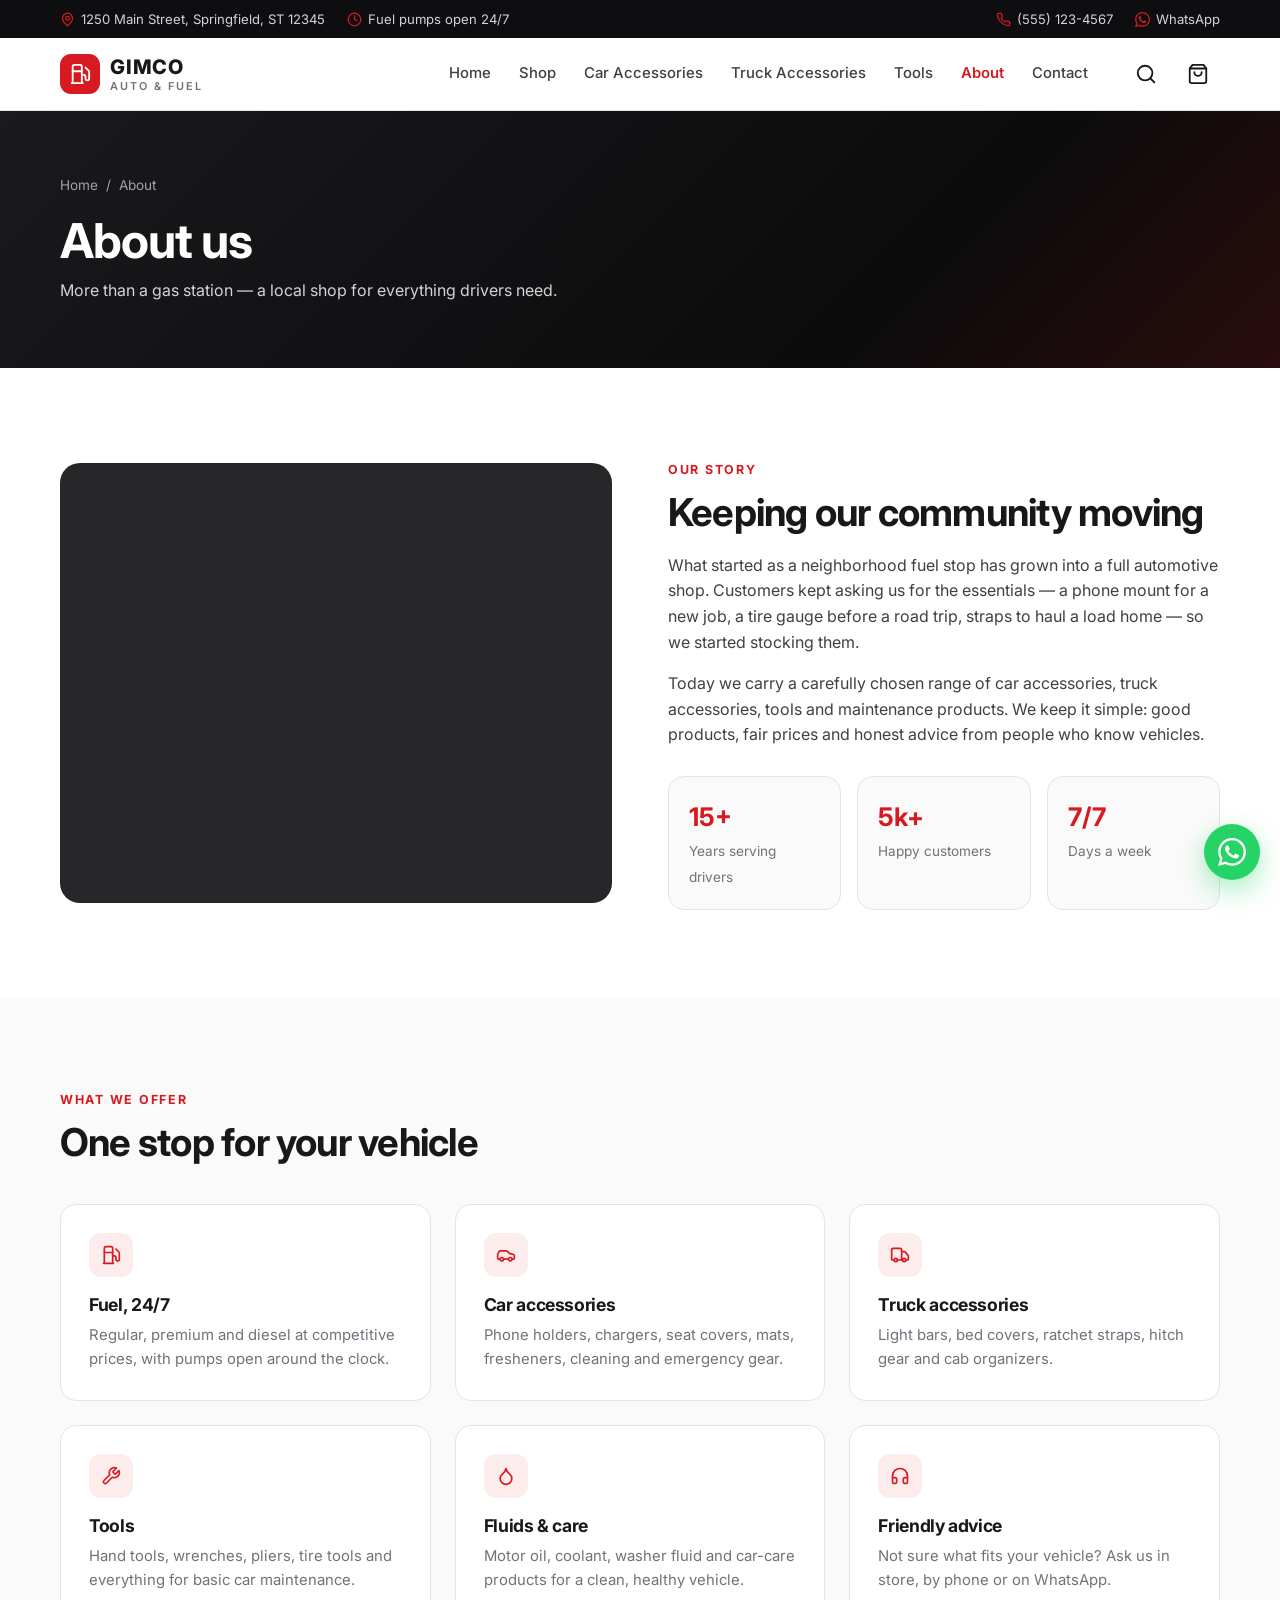
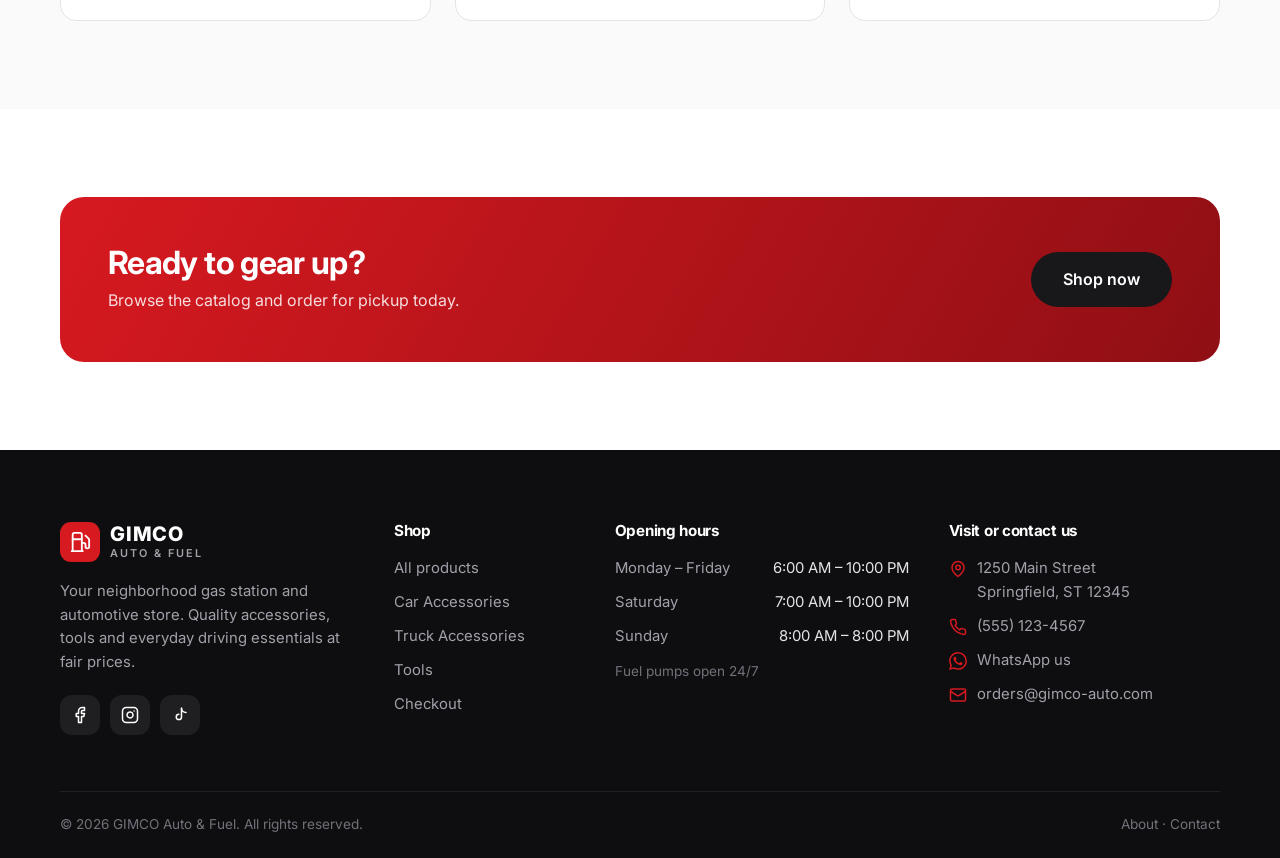
==== about.html @ ce8492c7 "Build GIMCO Auto & Fuel e-commerce website Static, responsive shop for a gas station and automotive " ====
<!doctype html>
<html lang="en">
<head>
  <meta charset="utf-8">
  <meta name="viewport" content="width=device-width, initial-scale=1">
  <title>About Us | GIMCO Auto &amp; Fuel</title>
  <meta name="description" content="Learn about our family-run gas station and automotive accessories shop.">
  <meta name="theme-color" content="#0e0e10">
  <link rel="icon" href="images/favicon.svg" type="image/svg+xml">
  <link rel="preconnect" href="https://fonts.googleapis.com">
  <link rel="preconnect" href="https://fonts.gstatic.com" crossorigin>
  <link href="https://fonts.googleapis.com/css2?family=Inter:wght@400;500;600;700;800&display=swap" rel="stylesheet">
  <link rel="stylesheet" href="css/styles.css">
</head>
<body data-page="about">
  <div id="site-header"></div>

  <main>
    <section class="page-hero">
      <div class="page-hero__bg" data-bind="bg" data-image="about"></div>
      <div class="container">
        <nav class="breadcrumb" aria-label="Breadcrumb"><a href="index.html">Home</a><span>/</span><span>About</span></nav>
        <h1>About us</h1>
        <p>More than a gas station — a local shop for everything drivers need.</p>
      </div>
    </section>

    <section class="section">
      <div class="container split">
        <div class="split__img reveal" data-bind="bg" data-image="about" role="img" aria-label="Our team at work"></div>
        <div class="reveal">
          <span class="eyebrow">Our story</span>
          <h2>Keeping our community moving</h2>
          <p>What started as a neighborhood fuel stop has grown into a full automotive shop. Customers kept asking us for the essentials — a phone mount for a new job, a tire gauge before a road trip, straps to haul a load home — so we started stocking them.</p>
          <p>Today we carry a carefully chosen range of car accessories, truck accessories, tools and maintenance products. We keep it simple: good products, fair prices and honest advice from people who know vehicles.</p>
          <div class="stats">
            <div><strong>15+</strong><span>Years serving drivers</span></div>
            <div><strong>5k+</strong><span>Happy customers</span></div>
            <div><strong>7/7</strong><span>Days a week</span></div>
          </div>
        </div>
      </div>
    </section>

    <section class="section section--gray">
      <div class="container">
        <div class="section-head">
          <div>
            <span class="eyebrow">What we offer</span>
            <h2>One stop for your vehicle</h2>
          </div>
        </div>
        <div class="service-grid">
          <div class="service-card reveal">
            <span class="trust__icon"><svg class="icon" viewBox="0 0 24 24" fill="none" stroke="currentColor" stroke-width="2" stroke-linecap="round" stroke-linejoin="round"><line x1="3" x2="15" y1="22" y2="22"/><line x1="4" x2="14" y1="9" y2="9"/><path d="M14 22V4a2 2 0 0 0-2-2H6a2 2 0 0 0-2 2v18"/><path d="M14 13h2a2 2 0 0 1 2 2v2a2 2 0 0 0 2 2a2 2 0 0 0 2-2V9.83a2 2 0 0 0-.59-1.42L18 5"/></svg></span>
            <h3>Fuel, 24/7</h3>
            <p>Regular, premium and diesel at competitive prices, with pumps open around the clock.</p>
          </div>
          <div class="service-card reveal">
            <span class="trust__icon"><svg class="icon" viewBox="0 0 24 24" fill="none" stroke="currentColor" stroke-width="2" stroke-linecap="round" stroke-linejoin="round"><path d="M19 17h2c.6 0 1-.4 1-1v-3c0-.9-.7-1.7-1.5-1.9C18.7 10.6 16 10 16 10s-1.3-1.4-2.2-2.3c-.5-.4-1.1-.7-1.8-.7H5c-.6 0-1.1.4-1.4.9l-1.4 2.9A3.7 3.7 0 0 0 2 12v4c0 .6.4 1 1 1h2"/><circle cx="7" cy="17" r="2"/><path d="M9 17h6"/><circle cx="17" cy="17" r="2"/></svg></span>
            <h3>Car accessories</h3>
            <p>Phone holders, chargers, seat covers, mats, fresheners, cleaning and emergency gear.</p>
          </div>
          <div class="service-card reveal">
            <span class="trust__icon"><svg class="icon" viewBox="0 0 24 24" fill="none" stroke="currentColor" stroke-width="2" stroke-linecap="round" stroke-linejoin="round"><path d="M14 18V6a2 2 0 0 0-2-2H4a2 2 0 0 0-2 2v11a1 1 0 0 0 1 1h2"/><path d="M15 18H9"/><path d="M19 18h2a1 1 0 0 0 1-1v-3.65a1 1 0 0 0-.22-.624l-3.48-4.35A1 1 0 0 0 17.52 8H14"/><circle cx="17" cy="18" r="2"/><circle cx="7" cy="18" r="2"/></svg></span>
            <h3>Truck accessories</h3>
            <p>Light bars, bed covers, ratchet straps, hitch gear and cab organizers.</p>
          </div>
          <div class="service-card reveal">
            <span class="trust__icon"><svg class="icon" viewBox="0 0 24 24" fill="none" stroke="currentColor" stroke-width="2" stroke-linecap="round" stroke-linejoin="round"><path d="M14.7 6.3a1 1 0 0 0 0 1.4l1.6 1.6a1 1 0 0 0 1.4 0l3.77-3.77a6 6 0 0 1-7.94 7.94l-6.91 6.91a2.12 2.12 0 0 1-3-3l6.91-6.91a6 6 0 0 1 7.94-7.94l-3.76 3.76z"/></svg></span>
            <h3>Tools</h3>
            <p>Hand tools, wrenches, pliers, tire tools and everything for basic car maintenance.</p>
          </div>
          <div class="service-card reveal">
            <span class="trust__icon"><svg class="icon" viewBox="0 0 24 24" fill="none" stroke="currentColor" stroke-width="2" stroke-linecap="round" stroke-linejoin="round"><path d="M12 22a7 7 0 0 0 7-7c0-2-1-3.9-3-5.5s-3.5-4-4-6.5c-.5 2.5-2 4.9-4 6.5C6 11.1 5 13 5 15a7 7 0 0 0 7 7z"/></svg></span>
            <h3>Fluids &amp; care</h3>
            <p>Motor oil, coolant, washer fluid and car-care products for a clean, healthy vehicle.</p>
          </div>
          <div class="service-card reveal">
            <span class="trust__icon"><svg class="icon" viewBox="0 0 24 24" fill="none" stroke="currentColor" stroke-width="2" stroke-linecap="round" stroke-linejoin="round"><path d="M3 14h3a2 2 0 0 1 2 2v3a2 2 0 0 1-2 2H5a2 2 0 0 1-2-2v-7a9 9 0 0 1 18 0v7a2 2 0 0 1-2 2h-1a2 2 0 0 1-2-2v-3a2 2 0 0 1 2-2h3"/></svg></span>
            <h3>Friendly advice</h3>
            <p>Not sure what fits your vehicle? Ask us in store, by phone or on WhatsApp.</p>
          </div>
        </div>
      </div>
    </section>

    <section class="section">
      <div class="container">
        <div class="cta-banner">
          <div>
            <h2>Ready to gear up?</h2>
            <p>Browse the catalog and order for pickup today.</p>
          </div>
          <a class="btn btn--dark btn--lg" href="shop.html">Shop now</a>
        </div>
      </div>
    </section>
  </main>

  <div id="site-footer"></div>

  <!-- Business details: js/config.js · Products & prices: js/products.js -->
  <script src="js/config.js"></script>
  <script src="js/products.js"></script>
  <script src="js/app.js"></script>
  <script src="js/pages.js"></script>
</body>
</html>
---- css/styles.css ----
/* ==========================================================================
   GIMCO Auto & Fuel — main stylesheet
   Colors and sizes live in the :root variables below.
   ========================================================================== */

:root {
  --black: #0e0e10;
  --ink: #18181b;
  --gray-800: #27272a;
  --gray-700: #3f3f46;
  --gray-500: #71717a;
  --gray-400: #a1a1aa;
  --gray-300: #d4d4d8;
  --gray-200: #e4e4e7;
  --gray-100: #f4f4f5;
  --gray-50: #fafafa;
  --white: #ffffff;
  --red: #d71920;
  --red-dark: #b3141a;
  --red-soft: #fdecec;
  --green: #16a34a;
  --whatsapp: #25d366;

  --radius: 16px;
  --radius-sm: 10px;
  --shadow-sm: 0 1px 2px rgba(0, 0, 0, 0.06);
  --shadow: 0 8px 24px rgba(0, 0, 0, 0.08);
  --shadow-lg: 0 20px 48px rgba(0, 0, 0, 0.16);
  --container: 1200px;
  --header-h: 72px;
  --ease: cubic-bezier(0.2, 0.7, 0.2, 1);
}

*,
*::before,
*::after {
  box-sizing: border-box;
}

html {
  scroll-behavior: smooth;
  -webkit-text-size-adjust: 100%;
}

body {
  margin: 0;
  font-family: "Inter", system-ui, -apple-system, "Segoe UI", Roboto, Helvetica, Arial, sans-serif;
  font-size: 16px;
  line-height: 1.6;
  color: var(--ink);
  background: var(--white);
  -webkit-font-smoothing: antialiased;
}

body.no-scroll {
  overflow: hidden;
}

img {
  max-width: 100%;
  display: block;
}

a {
  color: inherit;
  text-decoration: none;
}

button,
input,
select,
textarea {
  font: inherit;
  color: inherit;
}

h1,
h2,
h3,
h4 {
  line-height: 1.15;
  margin: 0 0 0.5em;
  letter-spacing: -0.02em;
}

p {
  margin: 0 0 1em;
}

.container {
  width: 100%;
  max-width: var(--container);
  margin: 0 auto;
  padding: 0 20px;
}

.section {
  padding: 88px 0;
}

.section--gray {
  background: var(--gray-50);
}

.section--dark {
  background: var(--black);
  color: var(--white);
}

.section-head {
  display: flex;
  align-items: flex-end;
  justify-content: space-between;
  gap: 24px;
  margin-bottom: 40px;
  flex-wrap: wrap;
}

.section-head h2 {
  font-size: clamp(1.75rem, 3vw, 2.4rem);
  margin: 0;
}

.section-head p {
  margin: 8px 0 0;
  color: var(--gray-500);
  max-width: 560px;
}

.eyebrow {
  display: inline-block;
  font-size: 0.78rem;
  font-weight: 700;
  letter-spacing: 0.14em;
  text-transform: uppercase;
  color: var(--red);
  margin-bottom: 10px;
}

.icon {
  width: 20px;
  height: 20px;
  flex-shrink: 0;
}

/* ------------------------------- Buttons ------------------------------- */

.btn {
  display: inline-flex;
  align-items: center;
  justify-content: center;
  gap: 8px;
  padding: 13px 24px;
  border-radius: 999px;
  border: 2px solid transparent;
  font-weight: 600;
  font-size: 0.95rem;
  line-height: 1.2;
  cursor: pointer;
  transition: background 0.2s, color 0.2s, border-color 0.2s, transform 0.2s var(--ease), box-shadow 0.2s;
  white-space: nowrap;
}

.btn:active {
  transform: scale(0.98);
}

.btn--primary {
  background: var(--red);
  color: var(--white);
}

.btn--primary:hover {
  background: var(--red-dark);
  box-shadow: 0 8px 20px rgba(215, 25, 32, 0.3);
}

.btn--dark {
  background: var(--ink);
  color: var(--white);
}

.btn--dark:hover {
  background: var(--black);
}

.btn--outline {
  border-color: var(--gray-300);
  background: var(--white);
  color: var(--ink);
}

.btn--outline:hover {
  border-color: var(--ink);
}

.btn--ghost-light {
  border-color: rgba(255, 255, 255, 0.4);
  color: var(--white);
}

.btn--ghost-light:hover {
  border-color: var(--white);
  background: rgba(255, 255, 255, 0.08);
}

.btn--whatsapp {
  background: var(--whatsapp);
  color: #fff;
}

.btn--whatsapp:hover {
  background: #1fb857;
}

.btn--lg {
  padding: 16px 30px;
  font-size: 1rem;
}

.btn--sm {
  padding: 9px 16px;
  font-size: 0.85rem;
}

.btn--block {
  width: 100%;
}

.btn[disabled] {
  opacity: 0.5;
  cursor: not-allowed;
}

.link-arrow {
  display: inline-flex;
  align-items: center;
  gap: 6px;
  font-weight: 600;
  color: var(--ink);
}

.link-arrow:hover {
  color: var(--red);
}

.link-arrow .icon {
  width: 18px;
  height: 18px;
  transition: transform 0.2s var(--ease);
}

.link-arrow:hover .icon {
  transform: translateX(3px);
}

/* -------------------------------- Header ------------------------------- */

.topbar {
  background: var(--black);
  color: var(--gray-300);
  font-size: 0.82rem;
}

.topbar .container {
  display: flex;
  justify-content: space-between;
  align-items: center;
  gap: 16px;
  min-height: 38px;
}

.topbar a:hover {
  color: var(--white);
}

.topbar__items {
  display: flex;
  gap: 22px;
  align-items: center;
}

.topbar__item {
  display: inline-flex;
  align-items: center;
  gap: 6px;
}

.topbar .icon {
  width: 15px;
  height: 15px;
  color: var(--red);
}

.site-header {
  position: sticky;
  top: 0;
  z-index: 50;
  background: rgba(255, 255, 255, 0.92);
  backdrop-filter: saturate(180%) blur(12px);
  -webkit-backdrop-filter: saturate(180%) blur(12px);
  border-bottom: 1px solid var(--gray-200);
}

.site-header .container {
  display: flex;
  align-items: center;
  gap: 24px;
  height: var(--header-h);
}

.logo {
  display: inline-flex;
  align-items: center;
  gap: 10px;
  flex-shrink: 0;
}

.logo__mark {
  width: 40px;
  height: 40px;
  border-radius: 11px;
  background: var(--red);
  color: var(--white);
  display: grid;
  place-items: center;
}

.logo__mark .icon {
  width: 22px;
  height: 22px;
}

.logo__text {
  display: flex;
  flex-direction: column;
  line-height: 1;
}

.logo__name {
  font-weight: 800;
  font-size: 1.25rem;
  letter-spacing: 0.04em;
}

.logo__sub {
  font-size: 0.68rem;
  font-weight: 600;
  letter-spacing: 0.18em;
  text-transform: uppercase;
  color: var(--gray-500);
  margin-top: 4px;
}

.nav {
  margin-left: auto;
}

.nav__list {
  display: flex;
  gap: 4px;
  list-style: none;
  margin: 0;
  padding: 0;
}

.nav__link {
  display: block;
  padding: 8px 12px;
  border-radius: 8px;
  font-weight: 500;
  font-size: 0.93rem;
  color: var(--gray-700);
  transition: color 0.2s, background 0.2s;
}

.nav__link:hover {
  color: var(--ink);
  background: var(--gray-100);
}

.nav__link.is-active {
  color: var(--red);
  font-weight: 600;
}

.header-actions {
  display: flex;
  align-items: center;
  gap: 8px;
}

.icon-btn {
  position: relative;
  width: 44px;
  height: 44px;
  border-radius: 12px;
  border: 0;
  background: transparent;
  display: grid;
  place-items: center;
  cursor: pointer;
  color: var(--ink);
  transition: background 0.2s;
}

.icon-btn:hover {
  background: var(--gray-100);
}

.icon-btn .icon {
  width: 22px;
  height: 22px;
}

.cart-count {
  position: absolute;
  top: 3px;
  right: 1px;
  min-width: 20px;
  height: 20px;
  padding: 0 5px;
  border-radius: 999px;
  background: var(--red);
  color: var(--white);
  font-size: 0.72rem;
  font-weight: 700;
  display: grid;
  place-items: center;
  border: 2px solid var(--white);
  transition: transform 0.25s var(--ease);
}

.cart-count[data-count="0"] {
  display: none;
}

.cart-count.bump {
  transform: scale(1.3);
}

.menu-toggle {
  display: none;
}

/* --------------------------------- Hero -------------------------------- */

.hero {
  position: relative;
  color: var(--white);
  background-color: var(--black);
  background-image: linear-gradient(135deg, #1a1a1d 0%, #0b0b0c 60%, #2a0c0d 100%);
  overflow: hidden;
}

.hero__bg {
  position: absolute;
  inset: 0;
  background-size: cover;
  background-position: center;
  transform: scale(1.03);
}

.hero::after {
  content: "";
  position: absolute;
  inset: 0;
  background: linear-gradient(90deg, rgba(10, 10, 11, 0.92) 0%, rgba(10, 10, 11, 0.75) 45%, rgba(10, 10, 11, 0.35) 100%),
    linear-gradient(0deg, rgba(10, 10, 11, 0.6) 0%, rgba(10, 10, 11, 0) 40%);
}

.hero .container {
  position: relative;
  z-index: 1;
  min-height: min(82vh, 720px);
  display: flex;
  flex-direction: column;
  justify-content: center;
  padding-top: 80px;
  padding-bottom: 80px;
}

.hero__content {
  max-width: 640px;
}

.hero__badge {
  display: inline-flex;
  align-items: center;
  gap: 8px;
  padding: 6px 14px 6px 8px;
  border-radius: 999px;
  background: rgba(255, 255, 255, 0.1);
  border: 1px solid rgba(255, 255, 255, 0.16);
  font-size: 0.85rem;
  margin-bottom: 24px;
}

.hero__badge span {
  background: var(--red);
  border-radius: 999px;
  padding: 2px 10px;
  font-weight: 700;
  font-size: 0.75rem;
}

.hero h1 {
  font-size: clamp(2.3rem, 5.5vw, 4rem);
  font-weight: 800;
  margin-bottom: 20px;
}

.hero h1 em {
  font-style: normal;
  color: var(--red);
}

.hero p {
  font-size: clamp(1rem, 1.6vw, 1.15rem);
  color: var(--gray-300);
  max-width: 540px;
  margin-bottom: 32px;
}

.hero__actions {
  display: flex;
  gap: 12px;
  flex-wrap: wrap;
}

.hero__stats {
  display: flex;
  gap: 40px;
  margin-top: 56px;
  flex-wrap: wrap;
}

.hero__stat strong {
  display: block;
  font-size: 1.6rem;
  font-weight: 800;
}

.hero__stat span {
  color: var(--gray-400);
  font-size: 0.88rem;
}

/* ----------------------------- Trust strip ----------------------------- */

.trust {
  border-bottom: 1px solid var(--gray-200);
}

.trust .container {
  display: grid;
  grid-template-columns: repeat(4, 1fr);
}

.trust__item {
  display: flex;
  align-items: center;
  gap: 14px;
  padding: 24px 16px;
}

.trust__item + .trust__item {
  border-left: 1px solid var(--gray-200);
}

.trust__icon {
  width: 44px;
  height: 44px;
  border-radius: 12px;
  background: var(--red-soft);
  color: var(--red);
  display: grid;
  place-items: center;
  flex-shrink: 0;
}

.trust__item strong {
  display: block;
  font-size: 0.95rem;
}

.trust__item span {
  color: var(--gray-500);
  font-size: 0.85rem;
}

/* ---------------------------- Product cards ---------------------------- */

.product-grid {
  display: grid;
  grid-template-columns: repeat(auto-fill, minmax(240px, 1fr));
  gap: 24px;
}

.product-grid--4 {
  grid-template-columns: repeat(4, 1fr);
}

.product-card {
  position: relative;
  display: flex;
  flex-direction: column;
  background: var(--white);
  border: 1px solid var(--gray-200);
  border-radius: var(--radius);
  overflow: hidden;
  transition: transform 0.3s var(--ease), box-shadow 0.3s var(--ease), border-color 0.3s;
}

.product-card:hover {
  transform: translateY(-4px);
  box-shadow: var(--shadow);
  border-color: transparent;
}

.product-card__media {
  position: relative;
  display: block;
  aspect-ratio: 1 / 1;
  background: var(--gray-100);
  overflow: hidden;
}

.product-card__media img {
  width: 100%;
  height: 100%;
  object-fit: cover;
  transition: transform 0.5s var(--ease);
}

.product-card:hover .product-card__media img {
  transform: scale(1.05);
}

.badge {
  position: absolute;
  top: 12px;
  left: 12px;
  z-index: 1;
  padding: 4px 10px;
  border-radius: 999px;
  font-size: 0.72rem;
  font-weight: 700;
  letter-spacing: 0.04em;
  text-transform: uppercase;
  background: var(--ink);
  color: var(--white);
}

.badge--sale {
  background: var(--red);
}

.badge--out {
  background: var(--gray-500);
}

.product-card__quick {
  position: absolute;
  left: 12px;
  right: 12px;
  bottom: 12px;
  opacity: 0;
  transform: translateY(8px);
  transition: opacity 0.25s, transform 0.25s var(--ease);
}

.product-card:hover .product-card__quick,
.product-card:focus-within .product-card__quick {
  opacity: 1;
  transform: none;
}

.product-card__quick .btn {
  width: 100%;
  background: rgba(255, 255, 255, 0.95);
  color: var(--ink);
  box-shadow: var(--shadow-sm);
}

.product-card__quick .btn:hover {
  background: var(--ink);
  color: var(--white);
}

.product-card__body {
  display: flex;
  flex-direction: column;
  flex: 1;
  padding: 18px 18px 20px;
}

.product-card__cat {
  font-size: 0.75rem;
  font-weight: 600;
  text-transform: uppercase;
  letter-spacing: 0.08em;
  color: var(--gray-500);
  margin-bottom: 6px;
}

.product-card__name {
  font-size: 1.02rem;
  font-weight: 600;
  margin: 0 0 6px;
  letter-spacing: -0.01em;
}

.product-card__name a:hover {
  color: var(--red);
}

.product-card__desc {
  font-size: 0.88rem;
  color: var(--gray-500);
  margin: 0 0 16px;
  display: -webkit-box;
  -webkit-line-clamp: 2;
  -webkit-box-orient: vertical;
  overflow: hidden;
}

.product-card__foot {
  margin-top: auto;
  display: flex;
  align-items: center;
  justify-content: space-between;
  gap: 10px;
}

.price {
  font-weight: 700;
  font-size: 1.15rem;
  white-space: nowrap;
}

.price del {
  font-weight: 500;
  font-size: 0.85em;
  color: var(--gray-400);
  margin-left: 6px;
}

.add-btn {
  display: inline-flex;
  align-items: center;
  gap: 6px;
  height: 40px;
  padding: 0 14px;
  border-radius: 999px;
  border: 0;
  background: var(--ink);
  color: var(--white);
  font-weight: 600;
  font-size: 0.85rem;
  cursor: pointer;
  transition: background 0.2s, transform 0.2s var(--ease);
}

.add-btn:hover {
  background: var(--red);
}

.add-btn .icon {
  width: 18px;
  height: 18px;
}

.add-btn.is-added {
  background: var(--green);
}

.add-btn[disabled] {
  background: var(--gray-300);
  color: var(--gray-500);
  cursor: not-allowed;
}

/* --------------------------- Category cards ---------------------------- */

.cat-grid {
  display: grid;
  grid-template-columns: repeat(3, 1fr);
  gap: 24px;
}

.cat-card {
  position: relative;
  display: flex;
  flex-direction: column;
  justify-content: flex-end;
  min-height: 420px;
  padding: 28px;
  border-radius: var(--radius);
  overflow: hidden;
  color: var(--white);
  background-color: var(--gray-800);
  background-image: linear-gradient(135deg, #2a2a2e, #111113);
  isolation: isolate;
}

.cat-card__img {
  position: absolute;
  inset: 0;
  z-index: -2;
  background-size: cover;
  background-position: center;
  transition: transform 0.6s var(--ease);
}

.cat-card::before {
  content: "";
  position: absolute;
  inset: 0;
  z-index: -1;
  background: linear-gradient(180deg, rgba(0, 0, 0, 0.05) 20%, rgba(0, 0, 0, 0.85) 100%);
}

.cat-card:hover .cat-card__img {
  transform: scale(1.06);
}

.cat-card__icon {
  margin-bottom: auto;
  width: 52px;
  height: 52px;
  border-radius: 14px;
  background: rgba(255, 255, 255, 0.14);
  backdrop-filter: blur(6px);
  display: grid;
  place-items: center;
}

.cat-card__icon .icon {
  width: 26px;
  height: 26px;
}

.cat-card h3 {
  font-size: 1.6rem;
  margin-bottom: 6px;
}

.cat-card p {
  color: var(--gray-300);
  font-size: 0.93rem;
  margin-bottom: 16px;
}

.cat-card__tags {
  display: flex;
  flex-wrap: wrap;
  gap: 6px;
  margin-bottom: 20px;
}

.cat-card__tags span {
  font-size: 0.75rem;
  padding: 4px 10px;
  border-radius: 999px;
  background: rgba(255, 255, 255, 0.12);
  border: 1px solid rgba(255, 255, 255, 0.14);
}

.cat-card__cta {
  display: inline-flex;
  align-items: center;
  gap: 8px;
  font-weight: 600;
}

.cat-card__cta .icon {
  transition: transform 0.25s var(--ease);
}

.cat-card:hover .cat-card__cta .icon {
  transform: translateX(4px);
}

/* -------------------------- Why shop with us --------------------------- */

.why-grid {
  display: grid;
  grid-template-columns: repeat(4, 1fr);
  gap: 24px;
}

.why-card {
  padding: 28px;
  border-radius: var(--radius);
  background: rgba(255, 255, 255, 0.04);
  border: 1px solid rgba(255, 255, 255, 0.1);
  transition: background 0.3s, transform 0.3s var(--ease);
}

.why-card:hover {
  background: rgba(255, 255, 255, 0.07);
  transform: translateY(-4px);
}

.why-card__icon {
  width: 52px;
  height: 52px;
  border-radius: 14px;
  background: var(--red);
  display: grid;
  place-items: center;
  margin-bottom: 20px;
}

.why-card__icon .icon {
  width: 26px;
  height: 26px;
}

.why-card h3 {
  font-size: 1.12rem;
}

.why-card p {
  color: var(--gray-400);
  font-size: 0.93rem;
  margin: 0;
}

.section--dark .section-head p {
  color: var(--gray-400);
}

/* ------------------------- Contact / location -------------------------- */

.location {
  display: grid;
  grid-template-columns: 1fr 1.2fr;
  gap: 32px;
  align-items: stretch;
}

.info-card {
  background: var(--white);
  border: 1px solid var(--gray-200);
  border-radius: var(--radius);
  padding: 32px;
}

.info-list {
  list-style: none;
  padding: 0;
  margin: 0 0 28px;
  display: grid;
  gap: 20px;
}

.info-list li {
  display: flex;
  gap: 14px;
}

.info-list__icon {
  width: 44px;
  height: 44px;
  border-radius: 12px;
  background: var(--gray-100);
  color: var(--red);
  display: grid;
  place-items: center;
  flex-shrink: 0;
}

.info-list strong {
  display: block;
  font-size: 0.82rem;
  text-transform: uppercase;
  letter-spacing: 0.08em;
  color: var(--gray-500);
  font-weight: 600;
}

.info-list a:hover {
  color: var(--red);
}

.hours-table {
  width: 100%;
  border-collapse: collapse;
  font-size: 0.93rem;
}

.hours-table td {
  padding: 4px 0;
}

.hours-table td:last-child {
  text-align: right;
  font-weight: 500;
  white-space: nowrap;
  padding-left: 12px;
}

.info-card__actions {
  display: flex;
  gap: 10px;
  flex-wrap: wrap;
}

.map {
  border-radius: var(--radius);
  overflow: hidden;
  min-height: 380px;
  background: var(--gray-100);
  border: 1px solid var(--gray-200);
}

.map iframe {
  width: 100%;
  height: 100%;
  min-height: 380px;
  border: 0;
  display: block;
}

/* ---------------------------- CTA banner ------------------------------ */

.cta-banner {
  border-radius: 24px;
  background: linear-gradient(120deg, var(--red) 0%, #8f0f14 100%);
  color: var(--white);
  padding: 48px;
  display: flex;
  align-items: center;
  justify-content: space-between;
  gap: 24px;
  flex-wrap: wrap;
}

.cta-banner h2 {
  font-size: clamp(1.5rem, 3vw, 2rem);
  margin-bottom: 6px;
}

.cta-banner p {
  margin: 0;
  color: rgba(255, 255, 255, 0.85);
}

.cta-banner .btn--dark:hover {
  background: var(--white);
  color: var(--ink);
}

/* -------------------------------- Footer ------------------------------- */

.site-footer {
  background: var(--black);
  color: var(--gray-400);
  padding: 72px 0 0;
  font-size: 0.93rem;
}

.footer-grid {
  display: grid;
  grid-template-columns: 1.3fr 0.8fr 1.3fr 1.2fr;
  gap: 40px;
}

.site-footer .logo__sub {
  color: var(--gray-400);
}

.site-footer .logo {
  color: var(--white);
  margin-bottom: 18px;
}

.site-footer h4 {
  color: var(--white);
  font-size: 0.95rem;
  margin-bottom: 18px;
}

.footer-links {
  list-style: none;
  margin: 0;
  padding: 0;
  display: grid;
  gap: 10px;
}

.footer-links a:hover {
  color: var(--white);
}

.footer-contact li {
  display: flex;
  gap: 10px;
  align-items: flex-start;
}

.footer-contact .icon {
  width: 18px;
  height: 18px;
  color: var(--red);
  margin-top: 3px;
}

.footer-hours li {
  display: flex;
  justify-content: space-between;
  gap: 12px;
}

.footer-hours li span:last-child {
  color: var(--gray-200);
  white-space: nowrap;
}

.footer-note {
  margin-top: 12px;
  color: var(--gray-500);
  font-size: 0.85rem;
}

.social {
  display: flex;
  gap: 10px;
  margin-top: 20px;
}

.social a {
  width: 40px;
  height: 40px;
  border-radius: 12px;
  background: rgba(255, 255, 255, 0.07);
  display: grid;
  place-items: center;
  color: var(--white);
  transition: background 0.2s, transform 0.2s var(--ease);
}

.social a:hover {
  background: var(--red);
  transform: translateY(-2px);
}

.social .icon {
  width: 18px;
  height: 18px;
}

.footer-bottom {
  margin-top: 56px;
  border-top: 1px solid rgba(255, 255, 255, 0.08);
  padding: 22px 0;
  display: flex;
  justify-content: space-between;
  gap: 12px;
  flex-wrap: wrap;
  font-size: 0.85rem;
  color: var(--gray-500);
}

/* ----------------------------- Page header ---------------------------- */

.page-hero {
  position: relative;
  background: var(--black);
  background-image: linear-gradient(135deg, #1a1a1d 0%, #0b0b0c 70%, #2a0c0d 100%);
  color: var(--white);
  padding: 64px 0;
  overflow: hidden;
}

.page-hero__bg {
  position: absolute;
  inset: 0;
  background-size: cover;
  background-position: center;
  opacity: 0.35;
}

.page-hero .container {
  position: relative;
}

.page-hero h1 {
  font-size: clamp(2rem, 4.5vw, 3rem);
  margin-bottom: 10px;
}

.page-hero p {
  color: var(--gray-300);
  max-width: 600px;
  margin: 0;
}

.breadcrumb {
  display: flex;
  flex-wrap: wrap;
  gap: 8px;
  font-size: 0.85rem;
  color: var(--gray-400);
  margin-bottom: 16px;
}

.breadcrumb a:hover {
  color: var(--white);
}

.breadcrumb--light {
  color: var(--gray-500);
  margin: 0;
}

.breadcrumb--light a:hover {
  color: var(--red);
}

/* -------------------------------- Shop -------------------------------- */

.shop-layout {
  display: grid;
  grid-template-columns: 260px 1fr;
  gap: 40px;
  align-items: start;
}

.filters {
  position: sticky;
  top: calc(var(--header-h) + 20px);
}

.filters__head,
.filters__apply {
  display: none;
}

.filter-group {
  padding-bottom: 22px;
  margin-bottom: 22px;
  border-bottom: 1px solid var(--gray-200);
}

.filter-group:last-of-type {
  border-bottom: 0;
}

.filter-group h4 {
  font-size: 0.82rem;
  text-transform: uppercase;
  letter-spacing: 0.1em;
  color: var(--gray-500);
  margin-bottom: 12px;
}

.filter-option {
  display: flex;
  align-items: center;
  gap: 10px;
  padding: 6px 0;
  cursor: pointer;
  font-size: 0.93rem;
}

.filter-option input {
  width: 18px;
  height: 18px;
  accent-color: var(--red);
  margin: 0;
  cursor: pointer;
}

.filter-option .count {
  margin-left: auto;
  font-size: 0.8rem;
  color: var(--gray-400);
}

.price-inputs {
  display: flex;
  align-items: center;
  gap: 8px;
  margin-top: 12px;
}

.price-inputs input {
  width: 100%;
  min-width: 0;
}

.toolbar {
  display: flex;
  align-items: center;
  gap: 12px;
  margin-bottom: 28px;
  flex-wrap: wrap;
}

.search {
  position: relative;
  flex: 1;
  min-width: 220px;
}

.search .icon {
  position: absolute;
  left: 16px;
  top: 50%;
  transform: translateY(-50%);
  color: var(--gray-400);
  pointer-events: none;
}

.search input {
  padding-left: 46px;
}

.input,
.select,
textarea.input {
  width: 100%;
  height: 48px;
  padding: 0 16px;
  border-radius: 12px;
  border: 1px solid var(--gray-300);
  background: var(--white);
  transition: border-color 0.2s, box-shadow 0.2s;
  font-size: 0.95rem;
}

textarea.input {
  height: auto;
  min-height: 110px;
  padding: 12px 16px;
  resize: vertical;
}

.input:focus,
.select:focus {
  outline: none;
  border-color: var(--ink);
  box-shadow: 0 0 0 3px rgba(24, 24, 27, 0.08);
}

.select {
  appearance: none;
  -webkit-appearance: none;
  padding-right: 40px;
  background-image: url("data:image/svg+xml,%3Csvg xmlns='http://www.w3.org/2000/svg' width='16' height='16' viewBox='0 0 24 24' fill='none' stroke='%2371717a' stroke-width='2' stroke-linecap='round' stroke-linejoin='round'%3E%3Cpath d='m6 9 6 6 6-6'/%3E%3C/svg%3E");
  background-repeat: no-repeat;
  background-position: right 14px center;
  cursor: pointer;
}

.toolbar .select {
  width: auto;
  min-width: 200px;
}

.filter-toggle {
  display: none;
}

.results-info {
  display: flex;
  justify-content: space-between;
  align-items: center;
  gap: 12px;
  margin-bottom: 20px;
  color: var(--gray-500);
  font-size: 0.9rem;
  flex-wrap: wrap;
}

.chips {
  display: flex;
  gap: 8px;
  flex-wrap: wrap;
}

.chip {
  display: inline-flex;
  align-items: center;
  gap: 6px;
  padding: 7px 14px;
  border-radius: 999px;
  background: var(--gray-100);
  border: 1px solid transparent;
  font-size: 0.85rem;
  font-weight: 500;
  cursor: pointer;
  transition: background 0.2s, border-color 0.2s, color 0.2s;
}

.chip:hover {
  border-color: var(--gray-300);
}

.chip.is-active {
  background: var(--ink);
  color: var(--white);
}

.chip .icon {
  width: 14px;
  height: 14px;
}

.empty {
  text-align: center;
  padding: 72px 20px;
  border: 1px dashed var(--gray-300);
  border-radius: var(--radius);
  color: var(--gray-500);
}

.empty .icon {
  width: 44px;
  height: 44px;
  color: var(--gray-400);
  margin: 0 auto 12px;
}

.empty h3 {
  color: var(--ink);
}

/* --------------------------- Category page ---------------------------- */

.subnav {
  position: sticky;
  top: var(--header-h);
  z-index: 20;
  background: rgba(255, 255, 255, 0.95);
  backdrop-filter: blur(10px);
  border-bottom: 1px solid var(--gray-200);
}

.subnav .chips {
  flex-wrap: nowrap;
  overflow-x: auto;
  padding: 14px 0;
  scrollbar-width: none;
}

.subnav .chips::-webkit-scrollbar {
  display: none;
}

.chip--link {
  white-space: nowrap;
}

.type-section {
  padding: 56px 0 8px;
  scroll-margin-top: calc(var(--header-h) + 70px);
}

.type-section__head {
  display: flex;
  align-items: baseline;
  justify-content: space-between;
  gap: 16px;
  margin-bottom: 24px;
  padding-bottom: 14px;
  border-bottom: 1px solid var(--gray-200);
}

.type-section__head h2 {
  font-size: 1.5rem;
  margin: 0;
}

.type-section__head span {
  color: var(--gray-500);
  font-size: 0.9rem;
}

/* --------------------------- Product detail --------------------------- */

.product-detail {
  display: grid;
  grid-template-columns: 1.05fr 1fr;
  gap: 56px;
  align-items: start;
  padding: 32px 0 80px;
}

.product-gallery {
  position: sticky;
  top: calc(var(--header-h) + 24px);
  border-radius: 20px;
  overflow: hidden;
  background: var(--gray-100);
  aspect-ratio: 1 / 1;
}

.product-gallery img {
  width: 100%;
  height: 100%;
  object-fit: cover;
}

.product-info .product-card__cat {
  margin-bottom: 10px;
}

.product-info h1 {
  font-size: clamp(1.8rem, 3.5vw, 2.5rem);
  margin-bottom: 14px;
}

.product-info .price {
  font-size: 1.8rem;
}

.stock {
  display: inline-flex;
  align-items: center;
  gap: 6px;
  font-size: 0.88rem;
  font-weight: 600;
  color: var(--green);
  margin: 12px 0 20px;
}

.stock::before {
  content: "";
  width: 8px;
  height: 8px;
  border-radius: 50%;
  background: currentColor;
}

.stock--out {
  color: var(--gray-500);
}

.product-info .lead {
  font-size: 1.05rem;
  color: var(--gray-700);
}

.feature-list {
  list-style: none;
  padding: 0;
  margin: 0 0 28px;
  display: grid;
  grid-template-columns: 1fr 1fr;
  gap: 10px;
}

.feature-list li {
  display: flex;
  align-items: center;
  gap: 8px;
  font-size: 0.93rem;
}

.feature-list .icon {
  width: 18px;
  height: 18px;
  color: var(--red);
}

.buy-row {
  display: flex;
  gap: 12px;
  margin-bottom: 14px;
  flex-wrap: wrap;
}

.buy-row .btn {
  flex: 1;
}

.qty {
  display: inline-flex;
  align-items: center;
  border: 1px solid var(--gray-300);
  border-radius: 999px;
  height: 52px;
  overflow: hidden;
}

.qty button {
  width: 44px;
  height: 100%;
  border: 0;
  background: transparent;
  cursor: pointer;
  display: grid;
  place-items: center;
}

.qty button:hover {
  background: var(--gray-100);
}

.qty .icon {
  width: 16px;
  height: 16px;
}

.qty input {
  width: 40px;
  border: 0;
  text-align: center;
  font-weight: 600;
  -moz-appearance: textfield;
  background: transparent;
}

.qty input::-webkit-outer-spin-button,
.qty input::-webkit-inner-spin-button {
  -webkit-appearance: none;
  margin: 0;
}

.qty--sm {
  height: 36px;
}

.qty--sm button {
  width: 32px;
}

.qty--sm input {
  width: 30px;
  font-size: 0.9rem;
}

.contact-row {
  display: grid;
  grid-template-columns: 1fr 1fr;
  gap: 12px;
}

.assurances {
  margin-top: 32px;
  border-top: 1px solid var(--gray-200);
  padding-top: 24px;
  display: grid;
  gap: 14px;
}

.assurances div {
  display: flex;
  gap: 12px;
  align-items: center;
  font-size: 0.92rem;
  color: var(--gray-700);
}

.assurances .icon {
  color: var(--ink);
}

/* ----------------------------- Cart drawer ---------------------------- */

.overlay {
  position: fixed;
  inset: 0;
  z-index: 90;
  background: rgba(10, 10, 11, 0.5);
  opacity: 0;
  visibility: hidden;
  transition: opacity 0.3s, visibility 0.3s;
}

.overlay.is-open {
  opacity: 1;
  visibility: visible;
}

.drawer {
  position: fixed;
  top: 0;
  right: 0;
  bottom: 0;
  z-index: 100;
  width: min(420px, 100%);
  background: var(--white);
  display: flex;
  flex-direction: column;
  transform: translateX(100%);
  visibility: hidden;
  transition: transform 0.35s var(--ease), visibility 0.35s;
  box-shadow: var(--shadow-lg);
}

.drawer.is-open {
  transform: none;
  visibility: visible;
}

.drawer__head {
  display: flex;
  justify-content: space-between;
  align-items: center;
  padding: 20px 24px;
  border-bottom: 1px solid var(--gray-200);
}

.drawer__head h3 {
  margin: 0;
  font-size: 1.2rem;
}

.drawer__body {
  flex: 1;
  overflow-y: auto;
  padding: 8px 24px;
}

.drawer__foot {
  padding: 20px 24px 24px;
  border-top: 1px solid var(--gray-200);
  display: grid;
  gap: 10px;
}

.cart-item {
  display: grid;
  grid-template-columns: 76px 1fr auto;
  gap: 14px;
  padding: 16px 0;
  border-bottom: 1px solid var(--gray-100);
  align-items: center;
}

.cart-item:last-child {
  border-bottom: 0;
}

.cart-item img {
  width: 76px;
  height: 76px;
  border-radius: 12px;
  object-fit: cover;
  background: var(--gray-100);
}

.cart-item__name {
  font-weight: 600;
  font-size: 0.93rem;
  line-height: 1.3;
  margin-bottom: 4px;
  display: block;
}

.cart-item__name:hover {
  color: var(--red);
}

.cart-item__price {
  color: var(--gray-500);
  font-size: 0.85rem;
  margin-bottom: 8px;
}

.cart-item__side {
  display: flex;
  flex-direction: column;
  align-items: flex-end;
  gap: 10px;
  align-self: stretch;
  justify-content: space-between;
}

.cart-item__total {
  font-weight: 700;
}

.remove-btn {
  border: 0;
  background: none;
  color: var(--gray-400);
  cursor: pointer;
  padding: 4px;
  border-radius: 6px;
  display: grid;
  place-items: center;
}

.remove-btn:hover {
  color: var(--red);
  background: var(--red-soft);
}

.remove-btn .icon {
  width: 18px;
  height: 18px;
}

.summary-line {
  display: flex;
  justify-content: space-between;
  font-size: 0.93rem;
  color: var(--gray-700);
}

.summary-line--total {
  font-size: 1.15rem;
  color: var(--ink);
  font-weight: 700;
}

.free-delivery {
  font-size: 0.85rem;
  color: var(--gray-500);
}

.progress {
  height: 6px;
  background: var(--gray-200);
  border-radius: 999px;
  overflow: hidden;
  margin-top: 6px;
}

.progress span {
  display: block;
  height: 100%;
  background: var(--red);
  border-radius: inherit;
  transition: width 0.4s var(--ease);
}

.cart-empty {
  text-align: center;
  padding: 64px 12px;
  color: var(--gray-500);
}

.cart-empty .icon {
  width: 48px;
  height: 48px;
  margin: 0 auto 14px;
  color: var(--gray-300);
}

.cart-empty h4 {
  color: var(--ink);
  font-size: 1.1rem;
}

/* ---------------------------- Mobile menu ----------------------------- */

.mobile-menu {
  position: fixed;
  top: 0;
  left: 0;
  bottom: 0;
  z-index: 100;
  width: min(340px, 88%);
  background: var(--white);
  transform: translateX(-100%);
  visibility: hidden;
  transition: transform 0.35s var(--ease), visibility 0.35s;
  display: flex;
  flex-direction: column;
  box-shadow: var(--shadow-lg);
}

.mobile-menu.is-open {
  transform: none;
  visibility: visible;
}

.mobile-menu__list {
  list-style: none;
  margin: 0;
  padding: 12px;
  flex: 1;
  overflow-y: auto;
}

.mobile-menu__list a {
  display: flex;
  align-items: center;
  justify-content: space-between;
  padding: 14px 12px;
  border-radius: 10px;
  font-weight: 600;
  font-size: 1.05rem;
}

.mobile-menu__list a:hover,
.mobile-menu__list a.is-active {
  background: var(--gray-100);
}

.mobile-menu__list a.is-active {
  color: var(--red);
}

.mobile-menu__list .icon {
  color: var(--gray-400);
  width: 18px;
  height: 18px;
}

.mobile-menu__foot {
  padding: 20px;
  border-top: 1px solid var(--gray-200);
  display: grid;
  gap: 10px;
}

/* ------------------------------- Forms -------------------------------- */

.form-grid {
  display: grid;
  grid-template-columns: 1fr 1fr;
  gap: 16px;
}

.field {
  display: grid;
  gap: 6px;
}

.field--full {
  grid-column: 1 / -1;
}

.field label,
.field .label {
  font-size: 0.88rem;
  font-weight: 600;
}

.field .hint {
  font-size: 0.8rem;
  color: var(--gray-500);
}

.field.has-error .input {
  border-color: var(--red);
}

.field .error {
  display: none;
  font-size: 0.8rem;
  color: var(--red);
}

.field.has-error .error {
  display: block;
}

.radio-cards {
  display: grid;
  grid-template-columns: 1fr 1fr;
  gap: 12px;
}

.radio-card {
  position: relative;
  display: flex;
  gap: 12px;
  align-items: flex-start;
  padding: 16px;
  border-radius: 12px;
  border: 1px solid var(--gray-300);
  cursor: pointer;
  transition: border-color 0.2s, background 0.2s;
}

.radio-card input {
  accent-color: var(--red);
  margin: 4px 0 0;
  width: 18px;
  height: 18px;
}

.radio-card strong {
  display: block;
  font-size: 0.95rem;
}

.radio-card span {
  font-size: 0.83rem;
  color: var(--gray-500);
}

.radio-card:has(input:checked) {
  border-color: var(--ink);
  background: var(--gray-50);
  box-shadow: inset 0 0 0 1px var(--ink);
}

.card {
  background: var(--white);
  border: 1px solid var(--gray-200);
  border-radius: var(--radius);
  padding: 32px;
}

.card h2,
.card h3 {
  font-size: 1.25rem;
}

/* ------------------------------ Checkout ------------------------------ */

.checkout {
  display: grid;
  grid-template-columns: 1.4fr 1fr;
  gap: 32px;
  align-items: start;
  padding: 48px 0 88px;
}

.order-summary {
  position: sticky;
  top: calc(var(--header-h) + 24px);
}

.order-summary .cart-item {
  grid-template-columns: 60px 1fr auto;
}

.order-summary .cart-item img {
  width: 60px;
  height: 60px;
}

.order-summary__lines {
  display: grid;
  gap: 8px;
  margin-top: 16px;
  padding-top: 16px;
  border-top: 1px solid var(--gray-200);
}

.notice {
  display: flex;
  gap: 12px;
  padding: 14px 16px;
  border-radius: 12px;
  background: var(--gray-100);
  font-size: 0.88rem;
  color: var(--gray-700);
  margin-top: 20px;
}

.notice .icon {
  color: var(--red);
  margin-top: 2px;
}

.submit-row {
  display: grid;
  grid-template-columns: 1fr 1fr;
  gap: 12px;
  margin-top: 24px;
}

.success {
  text-align: center;
  max-width: 560px;
  margin: 0 auto;
  padding: 88px 20px;
}

.success__icon {
  width: 80px;
  height: 80px;
  border-radius: 50%;
  background: #dcfce7;
  color: var(--green);
  display: grid;
  place-items: center;
  margin: 0 auto 24px;
}

.success__icon .icon {
  width: 40px;
  height: 40px;
}

/* ------------------------------- About -------------------------------- */

.split {
  display: grid;
  grid-template-columns: 1fr 1fr;
  gap: 56px;
  align-items: center;
}

.split__img {
  border-radius: 20px;
  min-height: 440px;
  background-color: var(--gray-800);
  background-image: linear-gradient(135deg, #2a2a2e, #111113);
  background-size: cover;
  background-position: center;
}

.split h2 {
  font-size: clamp(1.75rem, 3vw, 2.4rem);
}

.split p {
  color: var(--gray-700);
}

.stats {
  display: grid;
  grid-template-columns: repeat(3, 1fr);
  gap: 16px;
  margin-top: 28px;
}

.stats div {
  padding: 20px;
  border-radius: var(--radius);
  background: var(--gray-50);
  border: 1px solid var(--gray-200);
}

.stats strong {
  display: block;
  font-size: 1.6rem;
  color: var(--red);
}

.stats span {
  font-size: 0.85rem;
  color: var(--gray-500);
}

.service-grid {
  display: grid;
  grid-template-columns: repeat(3, 1fr);
  gap: 24px;
}

.service-card {
  padding: 28px;
  border-radius: var(--radius);
  border: 1px solid var(--gray-200);
  background: var(--white);
  transition: transform 0.3s var(--ease), box-shadow 0.3s;
}

.service-card:hover {
  transform: translateY(-4px);
  box-shadow: var(--shadow);
}

.service-card .trust__icon {
  margin-bottom: 18px;
}

.service-card h3 {
  font-size: 1.1rem;
}

.service-card p {
  color: var(--gray-500);
  font-size: 0.93rem;
  margin: 0;
}

/* ------------------------------ Contact ------------------------------- */

.contact-grid {
  display: grid;
  grid-template-columns: 1fr 1.3fr;
  gap: 32px;
  align-items: start;
}

.contact-cards {
  display: grid;
  gap: 16px;
}

.contact-card {
  display: flex;
  gap: 16px;
  align-items: center;
  padding: 20px;
  border-radius: var(--radius);
  border: 1px solid var(--gray-200);
  background: var(--white);
  transition: border-color 0.2s, transform 0.25s var(--ease), box-shadow 0.25s;
}

a.contact-card:hover {
  border-color: transparent;
  box-shadow: var(--shadow);
  transform: translateY(-2px);
}

.contact-card strong {
  display: block;
}

.contact-card span {
  color: var(--gray-500);
  font-size: 0.9rem;
}

.contact-card .trust__icon--wa {
  background: #dcfce7;
  color: #128c4a;
}

/* ------------------------------- Toast -------------------------------- */

.toast {
  position: fixed;
  left: 50%;
  bottom: 24px;
  z-index: 200;
  transform: translate(-50%, 20px);
  opacity: 0;
  pointer-events: none;
  display: flex;
  align-items: center;
  gap: 12px;
  background: var(--ink);
  color: var(--white);
  padding: 12px 14px 12px 18px;
  border-radius: 14px;
  box-shadow: var(--shadow-lg);
  font-size: 0.93rem;
  transition: opacity 0.25s, transform 0.3s var(--ease);
  width: max-content;
  max-width: calc(100% - 32px);
  line-height: 1.35;
}

.toast span {
  flex: 1;
}

.toast.is-visible {
  opacity: 1;
  transform: translate(-50%, 0);
  pointer-events: auto;
}

.toast .icon {
  color: #4ade80;
}

.toast button {
  border: 0;
  background: var(--white);
  color: var(--ink);
  border-radius: 999px;
  padding: 6px 12px;
  font-weight: 600;
  font-size: 0.82rem;
  cursor: pointer;
  white-space: nowrap;
}

/* ---------------------------- Floating WA ----------------------------- */

.wa-float {
  position: fixed;
  right: 20px;
  bottom: 20px;
  z-index: 60;
  width: 56px;
  height: 56px;
  border-radius: 50%;
  background: var(--whatsapp);
  color: #fff;
  display: grid;
  place-items: center;
  box-shadow: 0 10px 28px rgba(37, 211, 102, 0.4);
  transition: transform 0.25s var(--ease);
}

.wa-float:hover {
  transform: scale(1.08);
}

.wa-float .icon {
  width: 28px;
  height: 28px;
}

/* ------------------------------ Reveal -------------------------------- */

.reveal {
  opacity: 0;
  transform: translateY(16px);
  transition: opacity 0.6s var(--ease), transform 0.6s var(--ease);
}

.reveal.is-visible {
  opacity: 1;
  transform: none;
}

@media (prefers-reduced-motion: reduce) {
  *,
  *::before,
  *::after {
    transition-duration: 0.01ms !important;
    animation-duration: 0.01ms !important;
    scroll-behavior: auto !important;
  }
  .reveal {
    opacity: 1;
    transform: none;
  }
}

:focus-visible {
  outline: 2px solid var(--red);
  outline-offset: 2px;
}

.sr-only {
  position: absolute;
  width: 1px;
  height: 1px;
  padding: 0;
  margin: -1px;
  overflow: hidden;
  clip: rect(0, 0, 0, 0);
  white-space: nowrap;
  border: 0;
}

/* ----------------------------- Responsive ----------------------------- */

@media (max-width: 1100px) {
  .nav__link {
    padding: 8px 9px;
    font-size: 0.88rem;
  }
  .why-grid {
    grid-template-columns: repeat(2, 1fr);
  }
  .product-grid--4 {
    grid-template-columns: repeat(3, 1fr);
  }
  .footer-grid {
    grid-template-columns: 1fr 1fr;
  }
}

@media (max-width: 960px) {
  :root {
    --header-h: 64px;
  }
  .nav,
  .header-actions .hide-mobile {
    display: none;
  }
  .header-actions {
    margin-left: auto;
  }
  .menu-toggle {
    display: grid;
    margin-left: -8px;
  }
  .topbar__items .hide-tablet {
    display: none;
  }
  .section {
    padding: 64px 0;
  }
  .trust .container {
    grid-template-columns: repeat(2, 1fr);
  }
  .trust__item:nth-child(3) {
    border-left: 0;
  }
  .trust__item:nth-child(n + 3) {
    border-top: 1px solid var(--gray-200);
  }
  .cat-grid {
    grid-template-columns: 1fr;
  }
  .cat-card {
    min-height: 300px;
  }
  .location,
  .split,
  .contact-grid,
  .checkout,
  .product-detail {
    grid-template-columns: 1fr;
  }
  .product-detail {
    gap: 28px;
  }
  .product-gallery,
  .order-summary {
    position: relative;
    top: auto;
  }
  .service-grid {
    grid-template-columns: 1fr 1fr;
  }
  .split__img {
    min-height: 300px;
  }
  .order-summary {
    order: -1;
  }

  /* Shop filters turn into a slide-in panel */
  .shop-layout {
    grid-template-columns: 1fr;
  }
  .filter-toggle {
    display: inline-flex;
  }
  .filters {
    position: fixed;
    top: 0;
    left: 0;
    bottom: 0;
    z-index: 100;
    width: min(340px, 88%);
    background: var(--white);
    padding: 0 24px 24px;
    overflow-y: auto;
    transform: translateX(-100%);
    visibility: hidden;
    transition: transform 0.35s var(--ease), visibility 0.35s;
    box-shadow: var(--shadow-lg);
  }
  .filters.is-open {
    transform: none;
    visibility: visible;
  }
  .filters__head {
    display: flex;
    justify-content: space-between;
    align-items: center;
    position: sticky;
    top: 0;
    background: var(--white);
    padding: 18px 0;
    margin-bottom: 8px;
    border-bottom: 1px solid var(--gray-200);
    z-index: 1;
  }
  .filters__head h3 {
    margin: 0;
  }
  .filters__apply {
    display: flex;
    position: sticky;
    bottom: 0;
  }
}

@media (max-width: 640px) {
  .container {
    padding: 0 16px;
  }
  .topbar {
    display: none;
  }
  .section {
    padding: 52px 0;
  }
  .section-head {
    margin-bottom: 28px;
  }
  .hero .container {
    min-height: auto;
    padding-top: 64px;
    padding-bottom: 64px;
  }
  .hero__actions .btn {
    flex: 1;
  }
  .hero__stats {
    gap: 24px;
    margin-top: 40px;
  }
  .hero__stat strong {
    font-size: 1.3rem;
  }
  .trust__item {
    padding: 18px 8px;
    flex-direction: column;
    text-align: center;
    gap: 8px;
  }
  .trust__item strong {
    font-size: 0.85rem;
  }
  .trust__item span {
    font-size: 0.78rem;
  }
  .product-grid,
  .product-grid--4 {
    grid-template-columns: repeat(2, 1fr);
    gap: 12px;
  }
  .product-card__body {
    padding: 12px 12px 14px;
  }
  .product-card__name {
    font-size: 0.92rem;
  }
  .product-card__desc {
    display: none;
  }
  .product-card__cat {
    font-size: 0.68rem;
  }
  .product-card__foot {
    flex-direction: column;
    align-items: stretch;
    gap: 8px;
  }
  .price {
    font-size: 1rem;
  }
  .add-btn {
    justify-content: center;
    height: 38px;
  }
  .product-card__quick {
    display: none;
  }
  .badge {
    top: 8px;
    left: 8px;
    font-size: 0.65rem;
  }
  .why-grid,
  .service-grid,
  .form-grid,
  .radio-cards,
  .footer-grid,
  .stats {
    grid-template-columns: 1fr;
  }
  .stats {
    grid-template-columns: repeat(3, 1fr);
    gap: 8px;
  }
  .stats div {
    padding: 14px 10px;
  }
  .stats strong {
    font-size: 1.2rem;
  }
  .footer-grid {
    gap: 32px;
  }
  .cta-banner {
    padding: 32px 24px;
  }
  .cta-banner .btn {
    width: 100%;
  }
  .card,
  .info-card {
    padding: 22px;
  }
  .toolbar .select {
    min-width: 0;
    flex: 1;
  }
  .toolbar .search {
    flex-basis: 100%;
  }
  .filter-toggle {
    flex: 1;
  }
  .feature-list {
    grid-template-columns: 1fr;
  }
  .submit-row,
  .contact-row {
    grid-template-columns: 1fr;
  }
  .map,
  .map iframe {
    min-height: 280px;
  }
  .wa-float {
    right: 16px;
    bottom: 16px;
    width: 52px;
    height: 52px;
  }
  .page-hero {
    padding: 44px 0;
  }
}
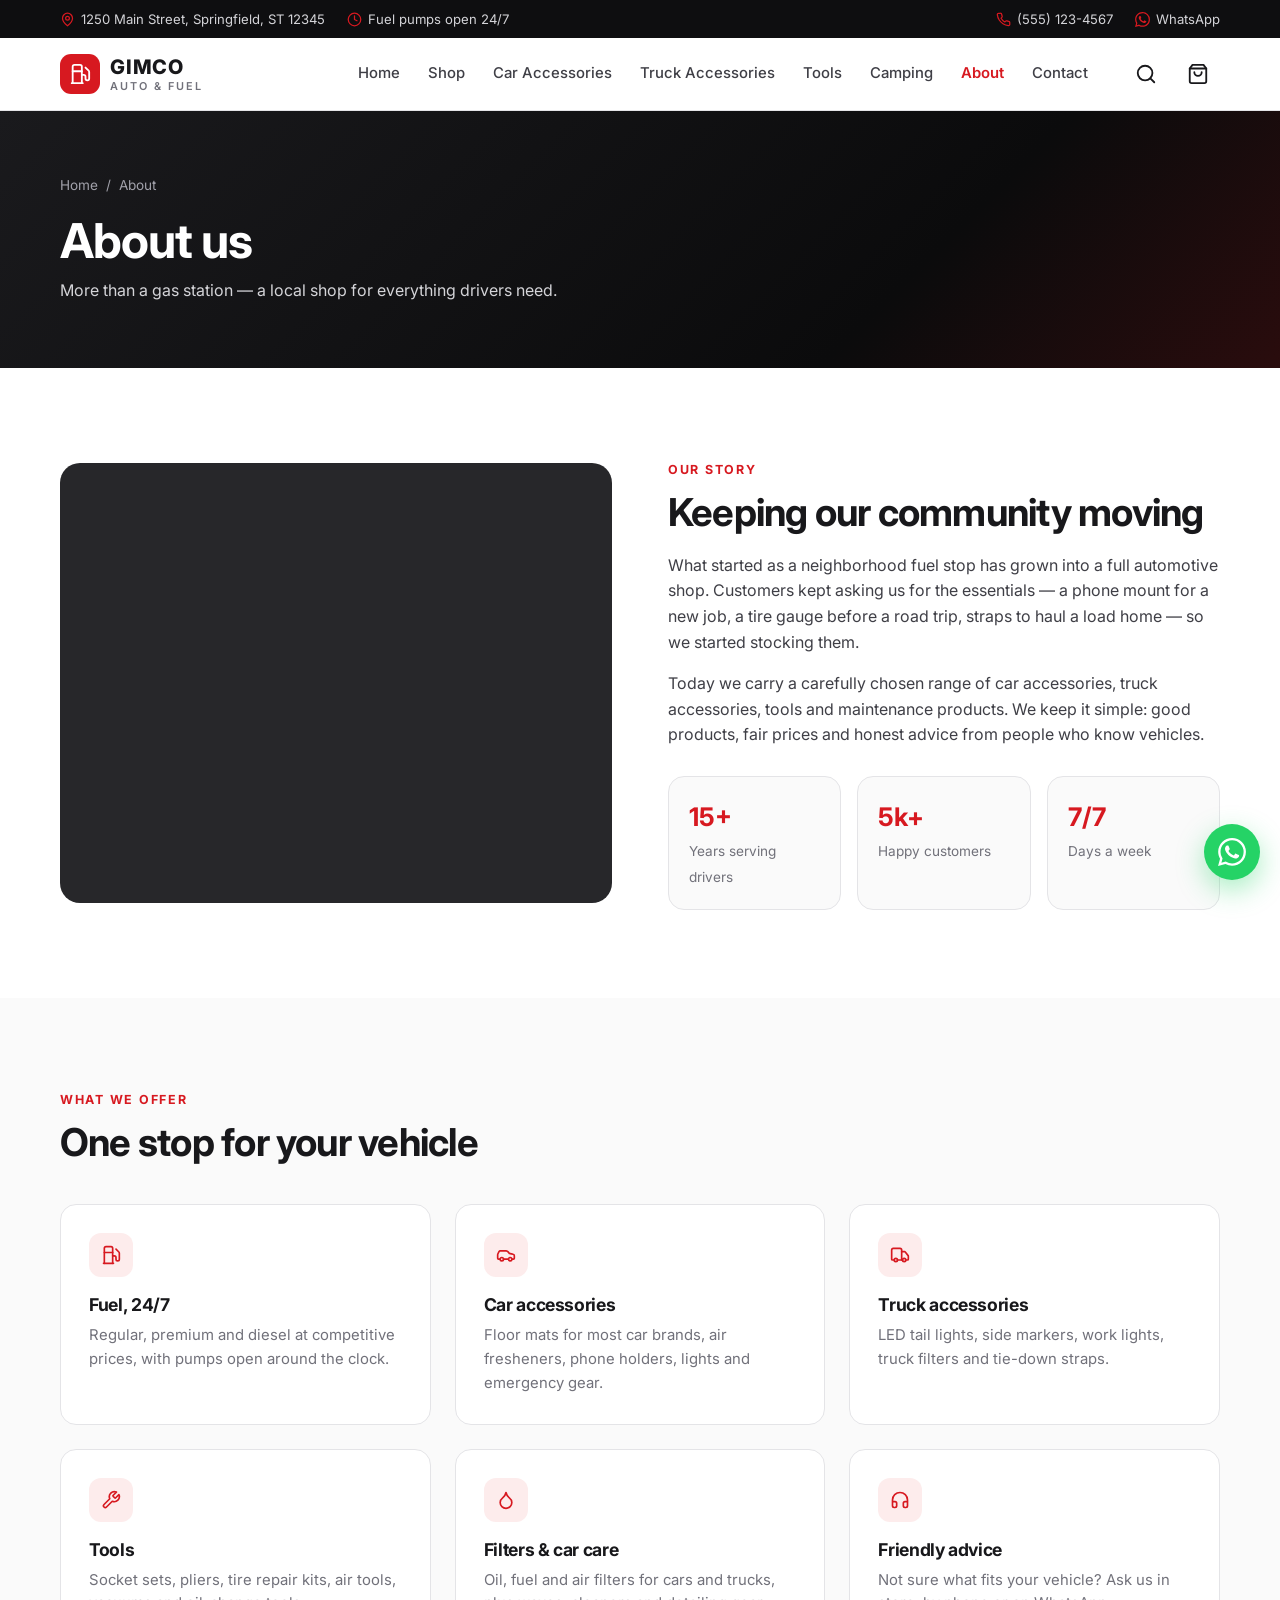
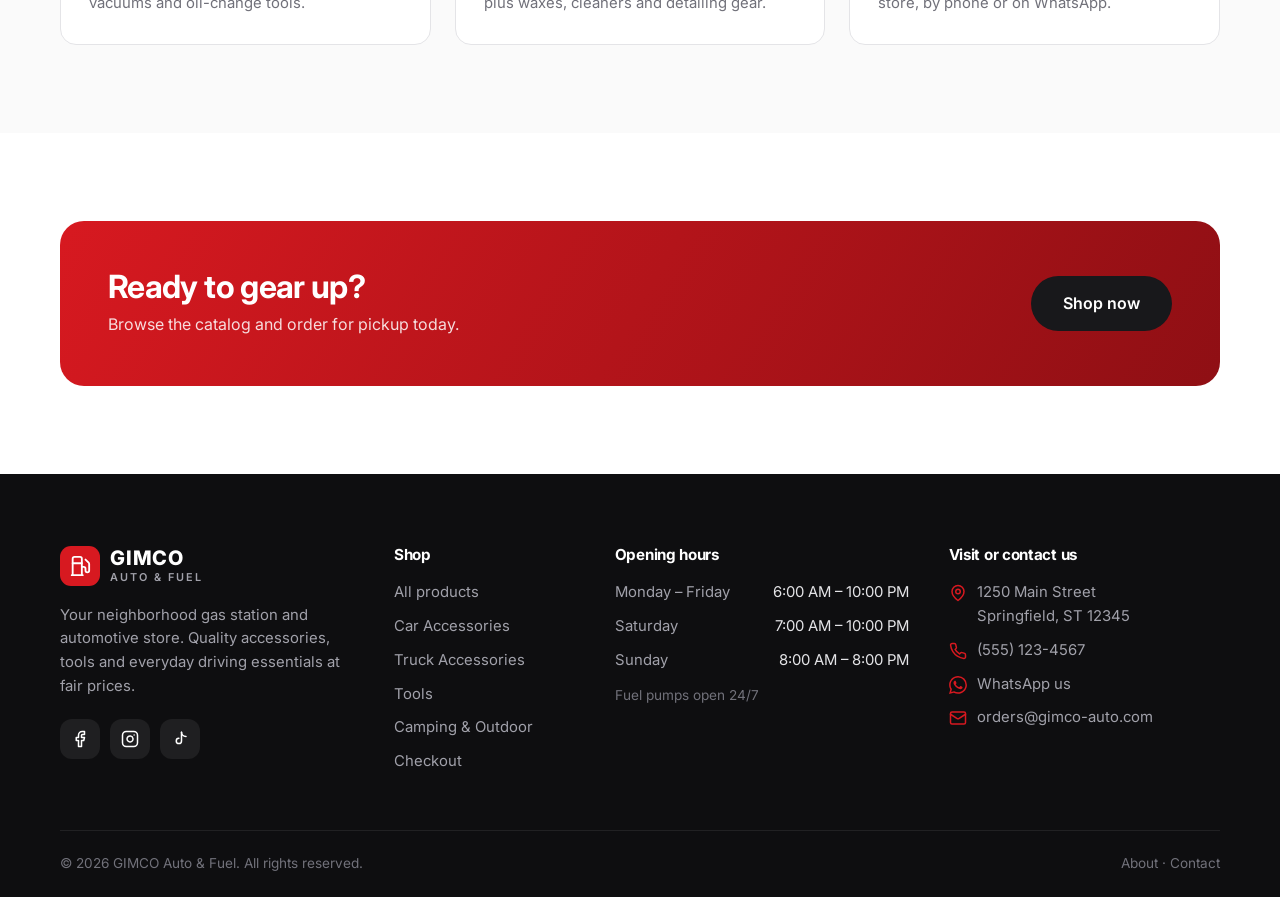
==== commit 1db0c750: "Load the real product catalog from an editable spreadsheet Replace the sample products with the stor" ====
--- a/about.html
+++ b/about.html
@@ -59,22 +59,22 @@
           <div class="service-card reveal">
             <span class="trust__icon"><svg class="icon" viewBox="0 0 24 24" fill="none" stroke="currentColor" stroke-width="2" stroke-linecap="round" stroke-linejoin="round"><path d="M19 17h2c.6 0 1-.4 1-1v-3c0-.9-.7-1.7-1.5-1.9C18.7 10.6 16 10 16 10s-1.3-1.4-2.2-2.3c-.5-.4-1.1-.7-1.8-.7H5c-.6 0-1.1.4-1.4.9l-1.4 2.9A3.7 3.7 0 0 0 2 12v4c0 .6.4 1 1 1h2"/><circle cx="7" cy="17" r="2"/><path d="M9 17h6"/><circle cx="17" cy="17" r="2"/></svg></span>
             <h3>Car accessories</h3>
-            <p>Phone holders, chargers, seat covers, mats, fresheners, cleaning and emergency gear.</p>
+            <p>Floor mats for most car brands, air fresheners, phone holders, lights and emergency gear.</p>
           </div>
           <div class="service-card reveal">
             <span class="trust__icon"><svg class="icon" viewBox="0 0 24 24" fill="none" stroke="currentColor" stroke-width="2" stroke-linecap="round" stroke-linejoin="round"><path d="M14 18V6a2 2 0 0 0-2-2H4a2 2 0 0 0-2 2v11a1 1 0 0 0 1 1h2"/><path d="M15 18H9"/><path d="M19 18h2a1 1 0 0 0 1-1v-3.65a1 1 0 0 0-.22-.624l-3.48-4.35A1 1 0 0 0 17.52 8H14"/><circle cx="17" cy="18" r="2"/><circle cx="7" cy="18" r="2"/></svg></span>
             <h3>Truck accessories</h3>
-            <p>Light bars, bed covers, ratchet straps, hitch gear and cab organizers.</p>
+            <p>LED tail lights, side markers, work lights, truck filters and tie-down straps.</p>
           </div>
           <div class="service-card reveal">
             <span class="trust__icon"><svg class="icon" viewBox="0 0 24 24" fill="none" stroke="currentColor" stroke-width="2" stroke-linecap="round" stroke-linejoin="round"><path d="M14.7 6.3a1 1 0 0 0 0 1.4l1.6 1.6a1 1 0 0 0 1.4 0l3.77-3.77a6 6 0 0 1-7.94 7.94l-6.91 6.91a2.12 2.12 0 0 1-3-3l6.91-6.91a6 6 0 0 1 7.94-7.94l-3.76 3.76z"/></svg></span>
             <h3>Tools</h3>
-            <p>Hand tools, wrenches, pliers, tire tools and everything for basic car maintenance.</p>
+            <p>Socket sets, pliers, tire repair kits, air tools, vacuums and oil-change tools.</p>
           </div>
           <div class="service-card reveal">
             <span class="trust__icon"><svg class="icon" viewBox="0 0 24 24" fill="none" stroke="currentColor" stroke-width="2" stroke-linecap="round" stroke-linejoin="round"><path d="M12 22a7 7 0 0 0 7-7c0-2-1-3.9-3-5.5s-3.5-4-4-6.5c-.5 2.5-2 4.9-4 6.5C6 11.1 5 13 5 15a7 7 0 0 0 7 7z"/></svg></span>
-            <h3>Fluids &amp; care</h3>
-            <p>Motor oil, coolant, washer fluid and car-care products for a clean, healthy vehicle.</p>
+            <h3>Filters &amp; car care</h3>
+            <p>Oil, fuel and air filters for cars and trucks, plus waxes, cleaners and detailing gear.</p>
           </div>
           <div class="service-card reveal">
             <span class="trust__icon"><svg class="icon" viewBox="0 0 24 24" fill="none" stroke="currentColor" stroke-width="2" stroke-linecap="round" stroke-linejoin="round"><path d="M3 14h3a2 2 0 0 1 2 2v3a2 2 0 0 1-2 2H5a2 2 0 0 1-2-2v-7a9 9 0 0 1 18 0v7a2 2 0 0 1-2 2h-1a2 2 0 0 1-2-2v-3a2 2 0 0 1 2-2h3"/></svg></span>
@@ -100,9 +100,9 @@
 
   <div id="site-footer"></div>
 
-  <!-- Business details: js/config.js · Products & prices: js/products.js -->
+  <!-- Business details: js/config.js · Products & prices: products.csv -->
   <script src="js/config.js"></script>
-  <script src="js/products.js"></script>
+  <script src="js/catalog.js"></script>
   <script src="js/app.js"></script>
   <script src="js/pages.js"></script>
 </body>
--- a/css/styles.css
+++ b/css/styles.css
@@ -56,6 +56,10 @@
   overflow: hidden;
 }
 
+[hidden] {
+  display: none !important;
+}
+
 img {
   max-width: 100%;
   display: block;
@@ -771,6 +775,20 @@
   height: 18px;
 }
 
+.add-btn--ask {
+  background: var(--whatsapp);
+}
+
+.add-btn--ask:hover {
+  background: #1fb857;
+}
+
+.price--ask {
+  font-size: 0.85rem;
+  font-weight: 600;
+  color: var(--gray-500);
+}
+
 .add-btn.is-added {
   background: var(--green);
 }
@@ -785,7 +803,7 @@
 
 .cat-grid {
   display: grid;
-  grid-template-columns: repeat(3, 1fr);
+  grid-template-columns: repeat(2, 1fr);
   gap: 24px;
 }
 
@@ -794,7 +812,7 @@
   display: flex;
   flex-direction: column;
   justify-content: flex-end;
-  min-height: 420px;
+  min-height: 380px;
   padding: 28px;
   border-radius: var(--radius);
   overflow: hidden;
@@ -1475,6 +1493,17 @@
   margin: 0;
 }
 
+.type-section__head h2 span {
+  font-size: 0.9rem;
+  font-weight: 600;
+  color: var(--gray-400);
+  margin-left: 6px;
+}
+
+.brand-chips {
+  margin: -8px 0 20px;
+}
+
 .type-section__head span {
   color: var(--gray-500);
   font-size: 0.9rem;
@@ -1497,6 +1526,44 @@
   overflow: hidden;
   background: var(--gray-100);
   aspect-ratio: 1 / 1;
+}
+
+.gallery-col {
+  position: sticky;
+  top: calc(var(--header-h) + 24px);
+}
+
+.gallery-col .product-gallery {
+  position: relative;
+  top: auto;
+}
+
+.thumbs {
+  display: flex;
+  gap: 10px;
+  margin-top: 12px;
+  flex-wrap: wrap;
+}
+
+.thumb {
+  width: 72px;
+  height: 72px;
+  padding: 0;
+  border-radius: 12px;
+  overflow: hidden;
+  border: 2px solid transparent;
+  background: var(--gray-100);
+  cursor: pointer;
+}
+
+.thumb img {
+  width: 100%;
+  height: 100%;
+  object-fit: cover;
+}
+
+.thumb.is-active {
+  border-color: var(--ink);
 }
 
 .product-gallery img {
@@ -2401,6 +2468,7 @@
     gap: 28px;
   }
   .product-gallery,
+  .gallery-col,
   .order-summary {
     position: relative;
     top: auto;
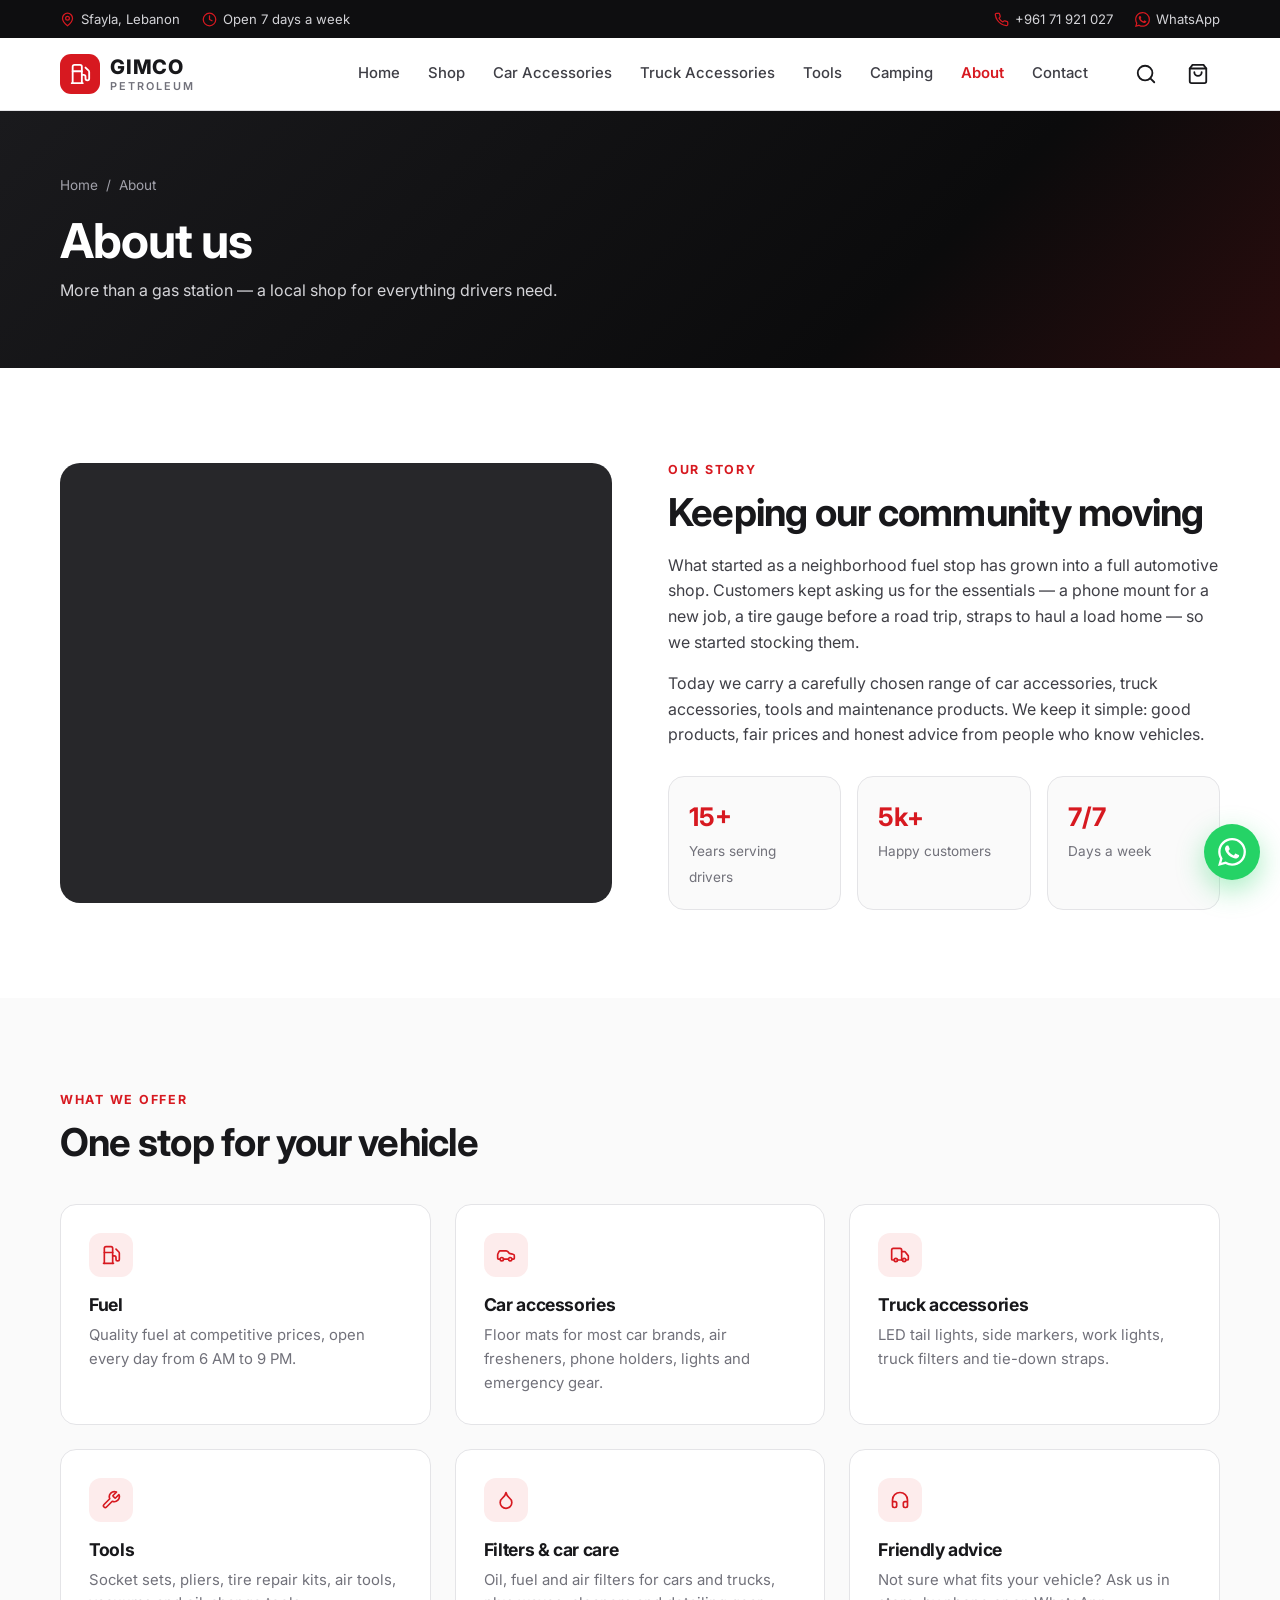
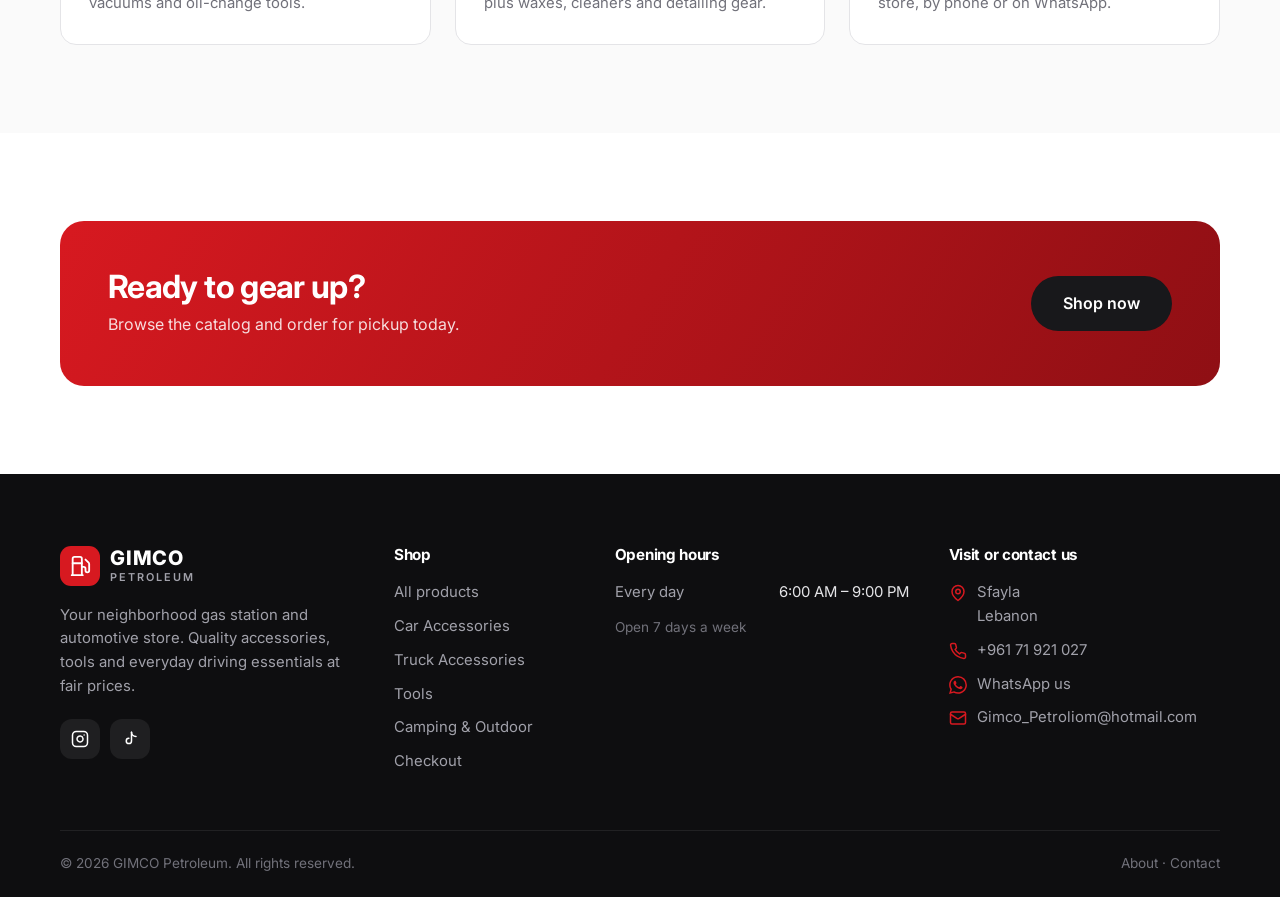
==== commit 1fc0b0bc: "Add GIMCO Petroleum business details Real phone, WhatsApp, email, address (Sfayla, Lebanon), opening" ====
--- a/about.html
+++ b/about.html
@@ -3,7 +3,7 @@
 <head>
   <meta charset="utf-8">
   <meta name="viewport" content="width=device-width, initial-scale=1">
-  <title>About Us | GIMCO Auto &amp; Fuel</title>
+  <title>About Us | GIMCO Petroleum</title>
   <meta name="description" content="Learn about our family-run gas station and automotive accessories shop.">
   <meta name="theme-color" content="#0e0e10">
   <link rel="icon" href="images/favicon.svg" type="image/svg+xml">
@@ -53,8 +53,8 @@
         <div class="service-grid">
           <div class="service-card reveal">
             <span class="trust__icon"><svg class="icon" viewBox="0 0 24 24" fill="none" stroke="currentColor" stroke-width="2" stroke-linecap="round" stroke-linejoin="round"><line x1="3" x2="15" y1="22" y2="22"/><line x1="4" x2="14" y1="9" y2="9"/><path d="M14 22V4a2 2 0 0 0-2-2H6a2 2 0 0 0-2 2v18"/><path d="M14 13h2a2 2 0 0 1 2 2v2a2 2 0 0 0 2 2a2 2 0 0 0 2-2V9.83a2 2 0 0 0-.59-1.42L18 5"/></svg></span>
-            <h3>Fuel, 24/7</h3>
-            <p>Regular, premium and diesel at competitive prices, with pumps open around the clock.</p>
+            <h3>Fuel</h3>
+            <p>Quality fuel at competitive prices, open every day from 6 AM to 9 PM.</p>
           </div>
           <div class="service-card reveal">
             <span class="trust__icon"><svg class="icon" viewBox="0 0 24 24" fill="none" stroke="currentColor" stroke-width="2" stroke-linecap="round" stroke-linejoin="round"><path d="M19 17h2c.6 0 1-.4 1-1v-3c0-.9-.7-1.7-1.5-1.9C18.7 10.6 16 10 16 10s-1.3-1.4-2.2-2.3c-.5-.4-1.1-.7-1.8-.7H5c-.6 0-1.1.4-1.4.9l-1.4 2.9A3.7 3.7 0 0 0 2 12v4c0 .6.4 1 1 1h2"/><circle cx="7" cy="17" r="2"/><path d="M9 17h6"/><circle cx="17" cy="17" r="2"/></svg></span>
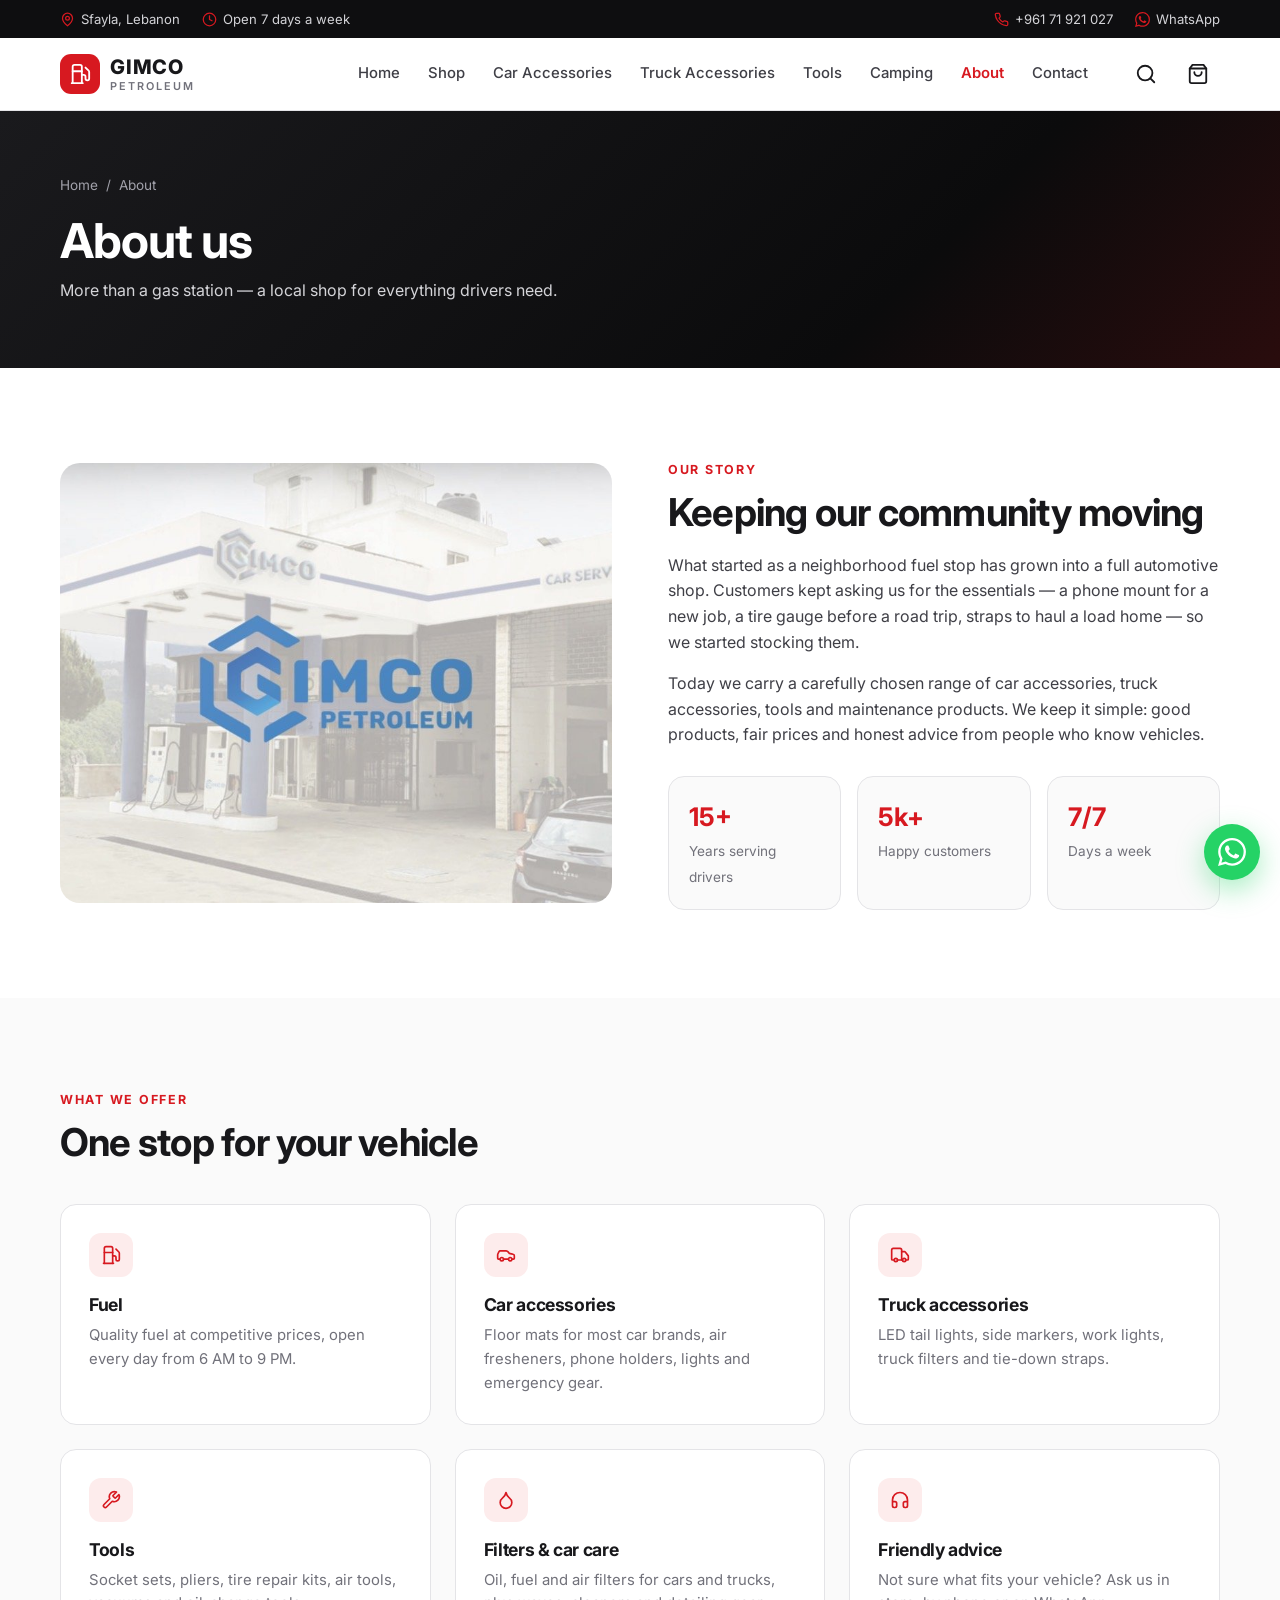
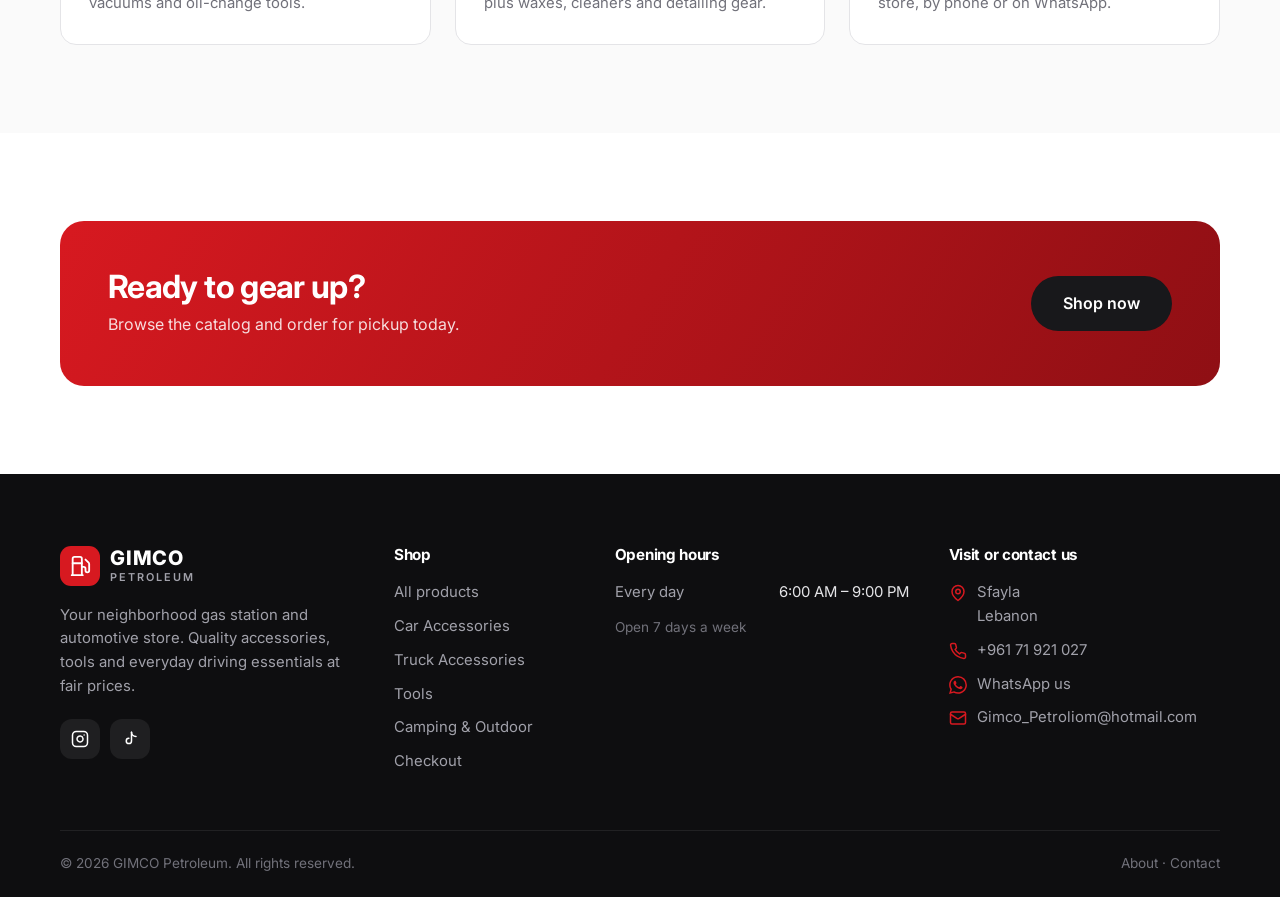
==== commit afc01f79: "Use the station's own photo on the homepage and About page Co-Authored-By: Claude Opus 5.5 <noreply@" ====
--- a/about.html
+++ b/about.html
@@ -17,7 +17,6 @@
 
   <main>
     <section class="page-hero">
-      <div class="page-hero__bg" data-bind="bg" data-image="about"></div>
       <div class="container">
         <nav class="breadcrumb" aria-label="Breadcrumb"><a href="index.html">Home</a><span>/</span><span>About</span></nav>
         <h1>About us</h1>
--- a/css/styles.css
+++ b/css/styles.css
@@ -484,8 +484,28 @@
   padding-bottom: 80px;
 }
 
+.hero__grid {
+  display: grid;
+  grid-template-columns: 1.1fr 1fr;
+  gap: 56px;
+  align-items: center;
+}
+
 .hero__content {
   max-width: 640px;
+}
+
+.hero__photo {
+  margin: 0;
+  border-radius: 20px;
+  overflow: hidden;
+  box-shadow: 0 30px 60px rgba(0, 0, 0, 0.45);
+  border: 1px solid rgba(255, 255, 255, 0.12);
+}
+
+.hero__photo img {
+  width: 100%;
+  height: auto;
 }
 
 .hero__badge {
@@ -2452,6 +2472,9 @@
     border-top: 1px solid var(--gray-200);
   }
   .cat-grid {
+    grid-template-columns: 1fr;
+  }
+  .hero__grid {
     grid-template-columns: 1fr;
   }
   .cat-card {
@@ -2544,6 +2567,9 @@
   .section-head {
     margin-bottom: 28px;
   }
+  .hero__grid {
+    gap: 36px;
+  }
   .hero .container {
     min-height: auto;
     padding-top: 64px;
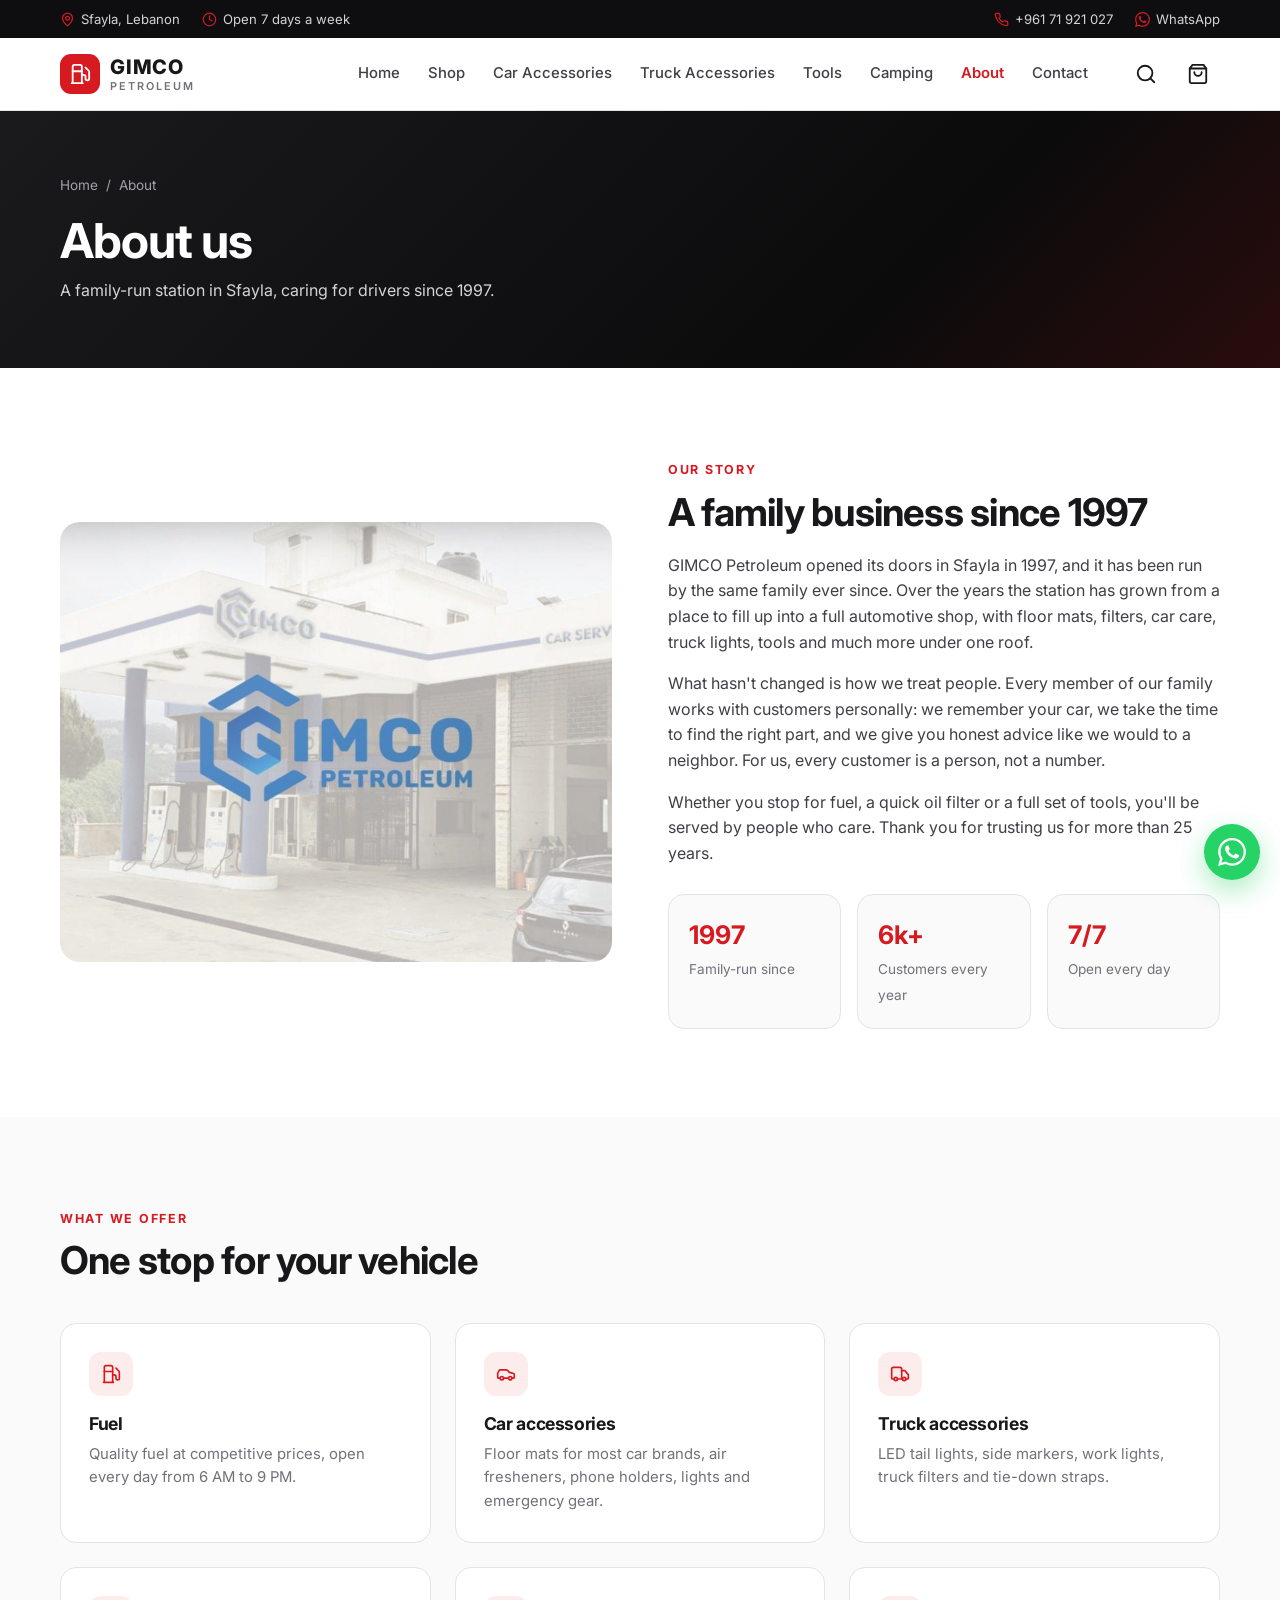
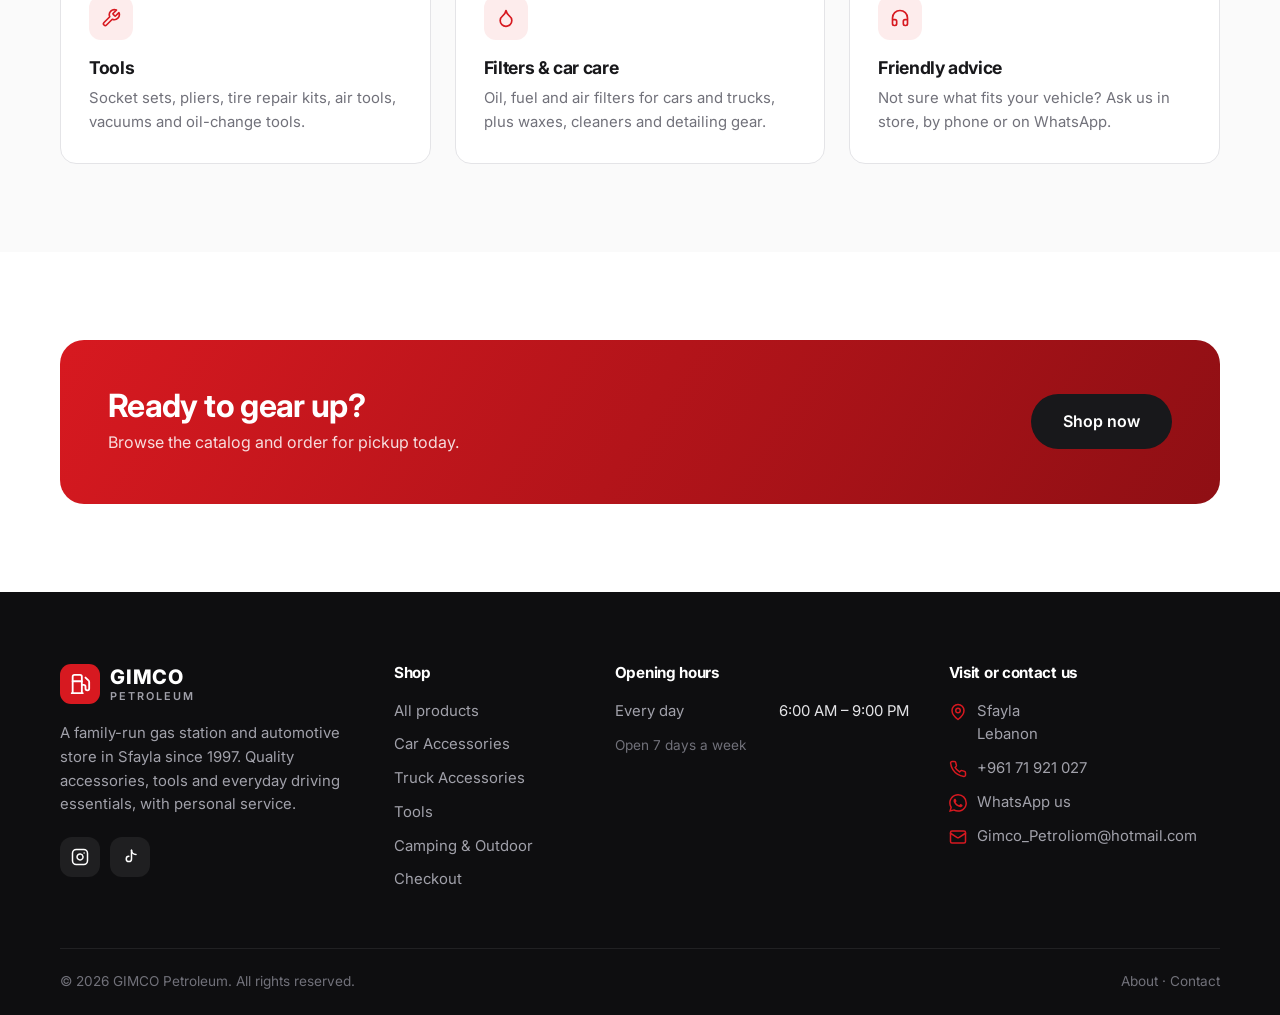
==== commit b563a065: "Add GIMCO's real story: family business since 1997 Co-Authored-By: Claude Opus 5.5 <noreply@anthropi" ====
--- a/about.html
+++ b/about.html
@@ -20,7 +20,7 @@
       <div class="container">
         <nav class="breadcrumb" aria-label="Breadcrumb"><a href="index.html">Home</a><span>/</span><span>About</span></nav>
         <h1>About us</h1>
-        <p>More than a gas station — a local shop for everything drivers need.</p>
+        <p>A family-run station in Sfayla, caring for drivers since 1997.</p>
       </div>
     </section>
 
@@ -29,13 +29,14 @@
         <div class="split__img reveal" data-bind="bg" data-image="about" role="img" aria-label="Our team at work"></div>
         <div class="reveal">
           <span class="eyebrow">Our story</span>
-          <h2>Keeping our community moving</h2>
-          <p>What started as a neighborhood fuel stop has grown into a full automotive shop. Customers kept asking us for the essentials — a phone mount for a new job, a tire gauge before a road trip, straps to haul a load home — so we started stocking them.</p>
-          <p>Today we carry a carefully chosen range of car accessories, truck accessories, tools and maintenance products. We keep it simple: good products, fair prices and honest advice from people who know vehicles.</p>
+          <h2>A family business since 1997</h2>
+          <p>GIMCO Petroleum opened its doors in Sfayla in 1997, and it has been run by the same family ever since. Over the years the station has grown from a place to fill up into a full automotive shop, with floor mats, filters, car care, truck lights, tools and much more under one roof.</p>
+          <p>What hasn't changed is how we treat people. Every member of our family works with customers personally: we remember your car, we take the time to find the right part, and we give you honest advice like we would to a neighbor. For us, every customer is a person, not a number.</p>
+          <p>Whether you stop for fuel, a quick oil filter or a full set of tools, you'll be served by people who care. Thank you for trusting us for more than 25 years.</p>
           <div class="stats">
-            <div><strong>15+</strong><span>Years serving drivers</span></div>
-            <div><strong>5k+</strong><span>Happy customers</span></div>
-            <div><strong>7/7</strong><span>Days a week</span></div>
+            <div><strong>1997</strong><span>Family-run since</span></div>
+            <div><strong>6k+</strong><span>Customers every year</span></div>
+            <div><strong>7/7</strong><span>Open every day</span></div>
           </div>
         </div>
       </div>
